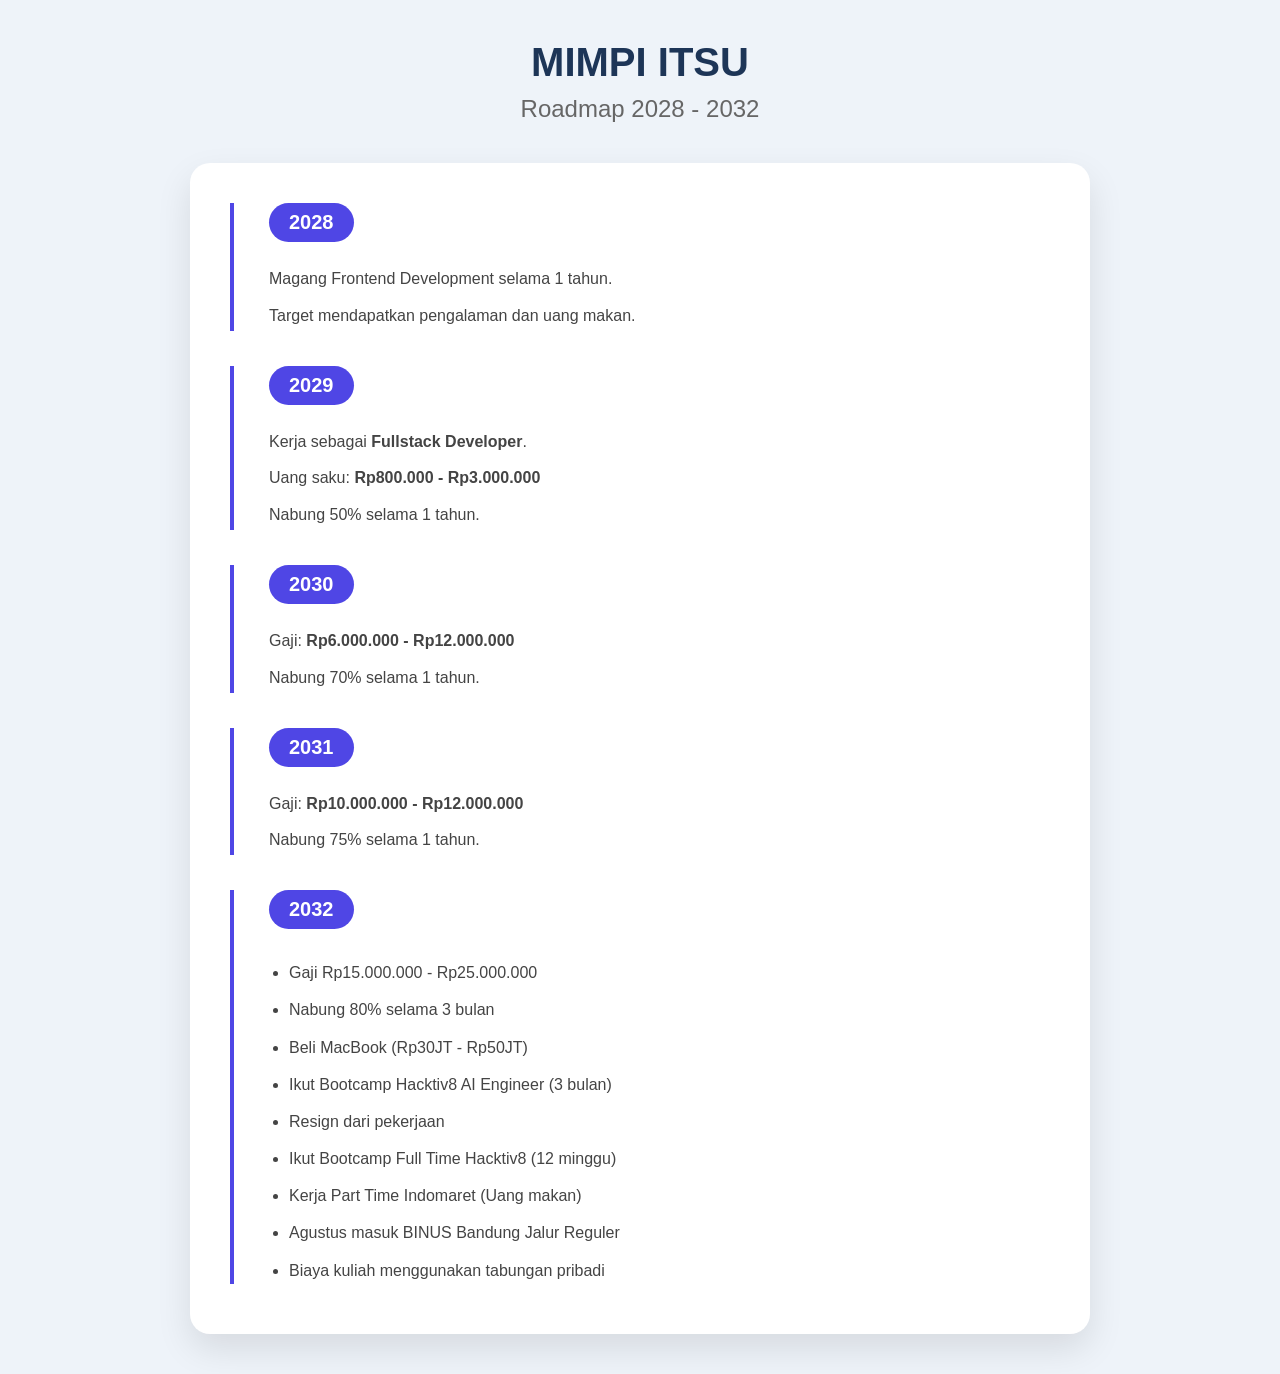
==== index.html @ a7a3bef4 "Rename proseskariritsu.html to index.html" ====
<!DOCTYPE html>
<html lang="id">
<head>
    <meta charset="UTF-8">
    <meta name="viewport" content="width=device-width, initial-scale=1.0">
    <title>MIMPI ITSU 2027 - 2032</title>
    <link rel="stylesheet" href="style.CSS">
</head>
<body>

<div class="container">

    <h1>MIMPI ITSU</h1>
    <h2>Roadmap 2028 - 2032</h2>

    <div class="card">

        <div class="year">
            <span>2028</span>
            <p>Magang Frontend Development selama 1 tahun.</p>
            <p>Target mendapatkan pengalaman dan uang makan.</p>
        </div>

        <div class="year">
            <span>2029</span>
            <p>Kerja sebagai <b>Fullstack Developer</b>.</p>
            <p>Uang saku: <b>Rp800.000 - Rp3.000.000</b></p>
            <p>Nabung 50% selama 1 tahun.</p>
        </div>

        <div class="year">
            <span>2030</span>
            <p>Gaji: <b>Rp6.000.000 - Rp12.000.000</b></p>
            <p>Nabung 70% selama 1 tahun.</p>
        </div>

        <div class="year">
            <span>2031</span>
            <p>Gaji: <b>Rp10.000.000 - Rp12.000.000</b></p>
            <p>Nabung 75% selama 1 tahun.</p>
        </div>

        <div class="year">
            <span>2032</span>

            <ul>
                <li>Gaji Rp15.000.000 - Rp25.000.000</li>
                <li>Nabung 80% selama 3 bulan</li>
                <li>Beli MacBook (Rp30JT - Rp50JT)</li>
                <li>Ikut Bootcamp Hacktiv8 AI Engineer (3 bulan)</li>
                <li>Resign dari pekerjaan</li>
                <li>Ikut Bootcamp Full Time Hacktiv8 (12 minggu)</li>
                <li>Kerja Part Time Indomaret (Uang makan)</li>
                <li>Agustus masuk BINUS Bandung Jalur Reguler</li>
                <li>Biaya kuliah menggunakan tabungan pribadi</li>
            </ul>

        </div>

    </div>

</div>

</body>
</html>
---- style.CSS ----
*{
    margin:0;
    padding:0;
    box-sizing:border-box;
    font-family:Arial, Helvetica, sans-serif;
}

body{
    background:#eef3f9;
    padding:40px;
}

.container{
    max-width:900px;
    margin:auto;
}

h1{
    text-align:center;
    font-size:40px;
    color:#1d3557;
    margin-bottom:10px;
}

h2{
    text-align:center;
    color:#666;
    margin-bottom:40px;
    font-weight:500;
}

.card{
    background:white;
    border-radius:20px;
    padding:40px;
    box-shadow:0 15px 35px rgba(0,0,0,.1);
}

.year{
    position:relative;
    padding-left:35px;
    margin-bottom:35px;
    border-left:4px solid #4f46e5;
}

.year:last-child{
    margin-bottom:0;
}

.year span{
    display:inline-block;
    background:#4f46e5;
    color:white;
    padding:8px 20px;
    border-radius:30px;
    font-size:20px;
    font-weight:bold;
    margin-bottom:15px;
}

.year p{
    color:#444;
    line-height:1.8;
    margin-top:8px;
}

.year ul{
    margin-top:15px;
    margin-left:20px;
}

.year li{
    margin:10px 0;
    color:#444;
    line-height:1.7;
}

@media(max-width:768px){

body{
    padding:20px;
}

.card{
    padding:25px;
}

h1{
    font-size:30px;
}

.year span{
    font-size:18px;
}

}
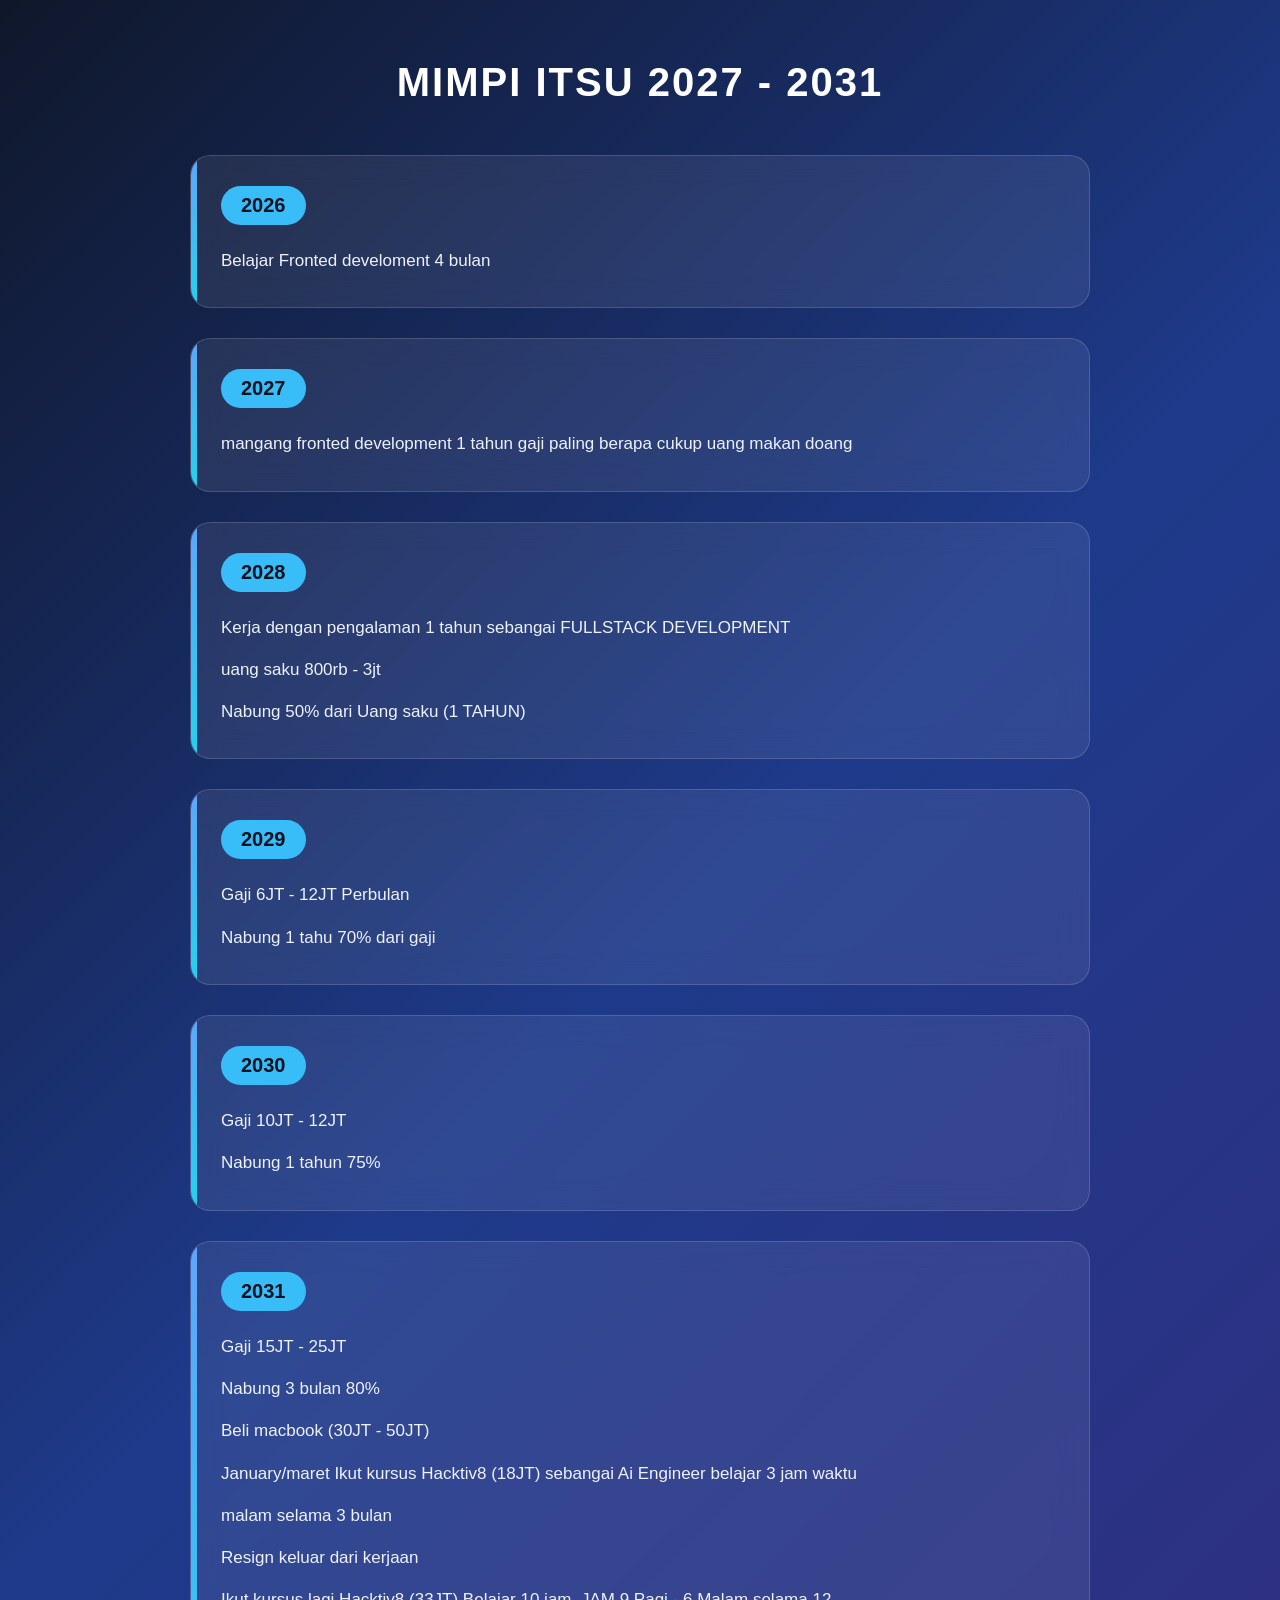
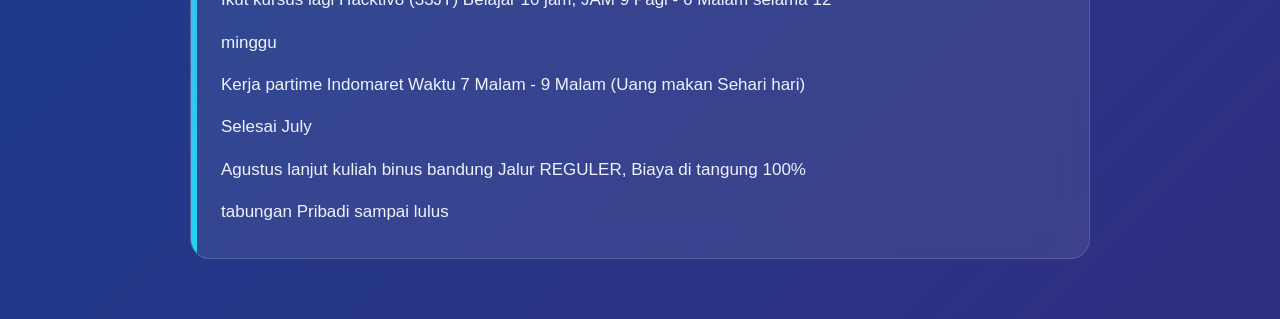
==== commit e3fe21bf: "Update index.html" ====
--- a/index.html
+++ b/index.html
@@ -3,61 +3,86 @@
 <head>
     <meta charset="UTF-8">
     <meta name="viewport" content="width=device-width, initial-scale=1.0">
-    <title>MIMPI ITSU 2027 - 2032</title>
+    <title>MIMPI ITSU 2027 - 2031</title>
     <link rel="stylesheet" href="style.CSS">
 </head>
 <body>
 
 <div class="container">
 
-    <h1>MIMPI ITSU</h1>
-    <h2>Roadmap 2028 - 2032</h2>
+    <header>
+        <h1>MIMPI ITSU 2027 - 2031</h1>
+    </header>
 
-    <div class="card">
+    <section class="timeline">
 
-        <div class="year">
-            <span>2028</span>
-            <p>Magang Frontend Development selama 1 tahun.</p>
-            <p>Target mendapatkan pengalaman dan uang makan.</p>
+        <div class="card">
+            <div class="year">2026</div>
+
+            <p>Belajar Fronted develoment 4 bulan</p>
         </div>
 
-        <div class="year">
-            <span>2029</span>
-            <p>Kerja sebagai <b>Fullstack Developer</b>.</p>
-            <p>Uang saku: <b>Rp800.000 - Rp3.000.000</b></p>
-            <p>Nabung 50% selama 1 tahun.</p>
+        <div class="card">
+            <div class="year">2027</div>
+
+            <p>mangang fronted development 1 tahun gaji paling berapa cukup uang makan doang</p>
         </div>
 
-        <div class="year">
-            <span>2030</span>
-            <p>Gaji: <b>Rp6.000.000 - Rp12.000.000</b></p>
-            <p>Nabung 70% selama 1 tahun.</p>
+        <div class="card">
+            <div class="year">2028</div>
+
+            <p>Kerja dengan pengalaman 1 tahun sebangai FULLSTACK DEVELOPMENT</p>
+
+            <p>uang saku 800rb - 3jt</p>
+
+            <p>Nabung 50% dari Uang saku (1 TAHUN)</p>
         </div>
 
-        <div class="year">
-            <span>2031</span>
-            <p>Gaji: <b>Rp10.000.000 - Rp12.000.000</b></p>
-            <p>Nabung 75% selama 1 tahun.</p>
+        <div class="card">
+            <div class="year">2029</div>
+
+            <p>Gaji 6JT - 12JT Perbulan</p>
+
+            <p>Nabung 1 tahu 70% dari gaji</p>
         </div>
 
-        <div class="year">
-            <span>2032</span>
+        <div class="card">
+            <div class="year">2030</div>
 
-            <ul>
-                <li>Gaji Rp15.000.000 - Rp25.000.000</li>
-                <li>Nabung 80% selama 3 bulan</li>
-                <li>Beli MacBook (Rp30JT - Rp50JT)</li>
-                <li>Ikut Bootcamp Hacktiv8 AI Engineer (3 bulan)</li>
-                <li>Resign dari pekerjaan</li>
-                <li>Ikut Bootcamp Full Time Hacktiv8 (12 minggu)</li>
-                <li>Kerja Part Time Indomaret (Uang makan)</li>
-                <li>Agustus masuk BINUS Bandung Jalur Reguler</li>
-                <li>Biaya kuliah menggunakan tabungan pribadi</li>
-            </ul>
+            <p>Gaji 10JT - 12JT</p>
 
+            <p>Nabung 1 tahun 75%</p>
         </div>
 
-    </div>
+        <div class="card">
+            <div class="year">2031</div>
+
+            <p>Gaji 15JT - 25JT</p>
+
+            <p>Nabung 3 bulan 80%</p>
+
+            <p>Beli macbook (30JT - 50JT)</p>
+
+            <p>January/maret Ikut kursus Hacktiv8 (18JT) sebangai Ai Engineer belajar 3 jam waktu</p>
+
+            <p>malam selama 3 bulan</p>
+
+            <p>Resign keluar dari kerjaan</p>
+
+            <p>Ikut kursus lagi Hacktiv8 (33JT) Belajar 10 jam, JAM 9 Pagi - 6 Malam selama 12</p>
+
+            <p>minggu</p>
+
+            <p>Kerja partime Indomaret Waktu 7 Malam - 9 Malam (Uang makan Sehari hari)</p>
+
+            <p>Selesai July</p>
+
+            <p>Agustus lanjut kuliah binus bandung Jalur REGULER, Biaya di tangung 100%</p>
+
+            <p>tabungan Pribadi sampai lulus</p>
+        </div>
+
+    </section>
 
 </div>
 
--- a/style.CSS
+++ b/style.CSS
@@ -2,95 +2,99 @@
     margin:0;
     padding:0;
     box-sizing:border-box;
-    font-family:Arial, Helvetica, sans-serif;
+    font-family:"Segoe UI",sans-serif;
 }
 
 body{
-    background:#eef3f9;
-    padding:40px;
+    min-height:100vh;
+    background:linear-gradient(135deg,#0f172a,#1e3a8a,#312e81);
+    display:flex;
+    justify-content:center;
+    padding:60px 20px;
+    color:#fff;
 }
 
 .container{
+    width:100%;
     max-width:900px;
-    margin:auto;
 }
 
-h1{
+header{
     text-align:center;
-    font-size:40px;
-    color:#1d3557;
-    margin-bottom:10px;
+    margin-bottom:50px;
 }
 
-h2{
-    text-align:center;
-    color:#666;
-    margin-bottom:40px;
-    font-weight:500;
+header h1{
+    font-size:40px;
+    font-weight:700;
+    letter-spacing:2px;
+}
+
+.timeline{
+    display:flex;
+    flex-direction:column;
+    gap:30px;
 }
 
 .card{
-    background:white;
+    background:rgba(255,255,255,.08);
+    backdrop-filter:blur(15px);
+    border:1px solid rgba(255,255,255,.15);
     border-radius:20px;
-    padding:40px;
-    box-shadow:0 15px 35px rgba(0,0,0,.1);
+    padding:30px;
+    transition:.35s;
+    position:relative;
+    overflow:hidden;
+}
+
+.card::before{
+    content:"";
+    position:absolute;
+    left:0;
+    top:0;
+    width:6px;
+    height:100%;
+    background:linear-gradient(#60a5fa,#22d3ee);
+}
+
+.card:hover{
+    transform:translateY(-8px);
+    box-shadow:0 20px 40px rgba(0,0,0,.35);
 }
 
 .year{
-    position:relative;
-    padding-left:35px;
-    margin-bottom:35px;
-    border-left:4px solid #4f46e5;
+    display:inline-block;
+    background:#38bdf8;
+    color:#08111f;
+    font-weight:bold;
+    padding:8px 20px;
+    border-radius:50px;
+    margin-bottom:20px;
+    font-size:20px;
 }
 
-.year:last-child{
-    margin-bottom:0;
+.card p{
+    line-height:1.9;
+    font-size:17px;
+    color:#eef2ff;
 }
 
-.year span{
-    display:inline-block;
-    background:#4f46e5;
-    color:white;
-    padding:8px 20px;
-    border-radius:30px;
-    font-size:20px;
-    font-weight:bold;
-    margin-bottom:15px;
-}
-
-.year p{
-    color:#444;
-    line-height:1.8;
-    margin-top:8px;
-}
-
-.year ul{
-    margin-top:15px;
-    margin-left:20px;
-}
-
-.year li{
-    margin:10px 0;
-    color:#444;
-    line-height:1.7;
+.card p+p{
+    margin-top:10px;
 }
 
 @media(max-width:768px){
 
-body{
-    padding:20px;
+header h1{
+    font-size:28px;
 }
 
 .card{
-    padding:25px;
+    padding:22px;
 }
 
-h1{
-    font-size:30px;
-}
-
-.year span{
-    font-size:18px;
+.card p{
+    font-size:15px;
 }
 
 }
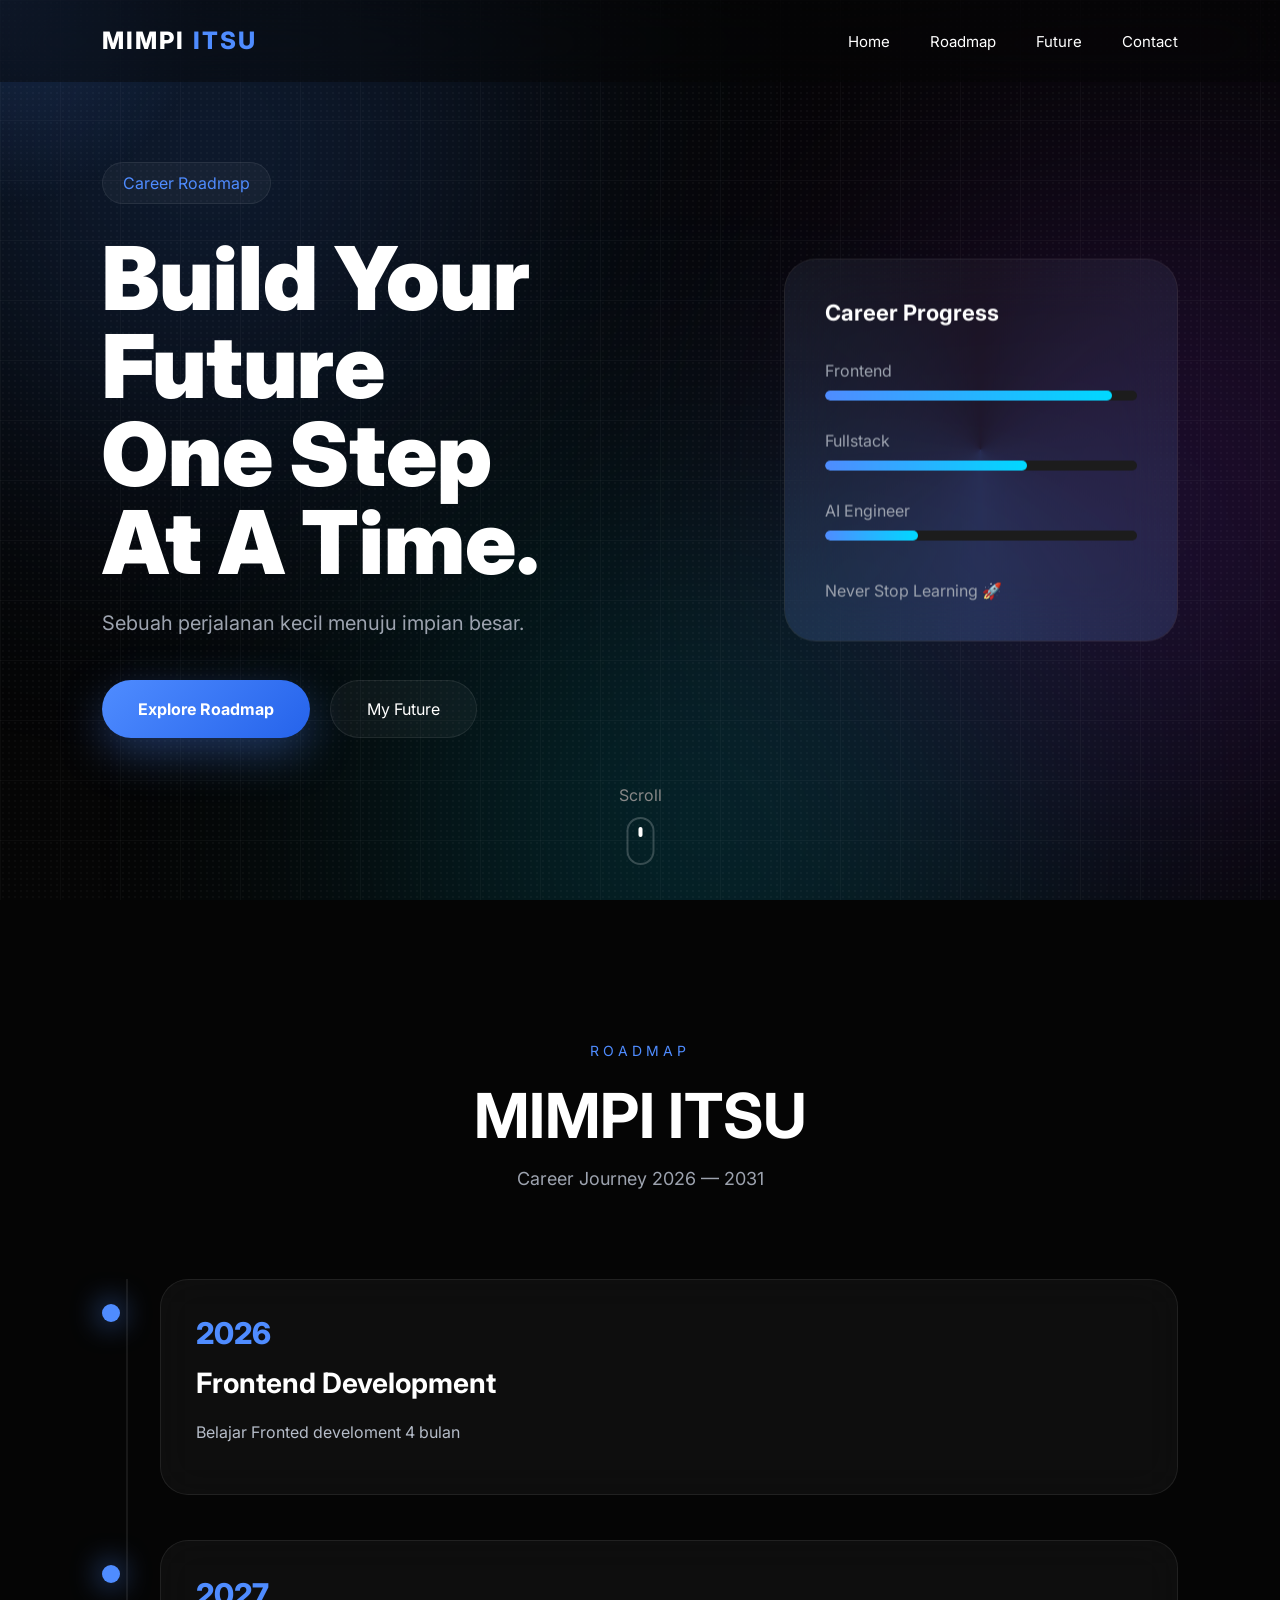
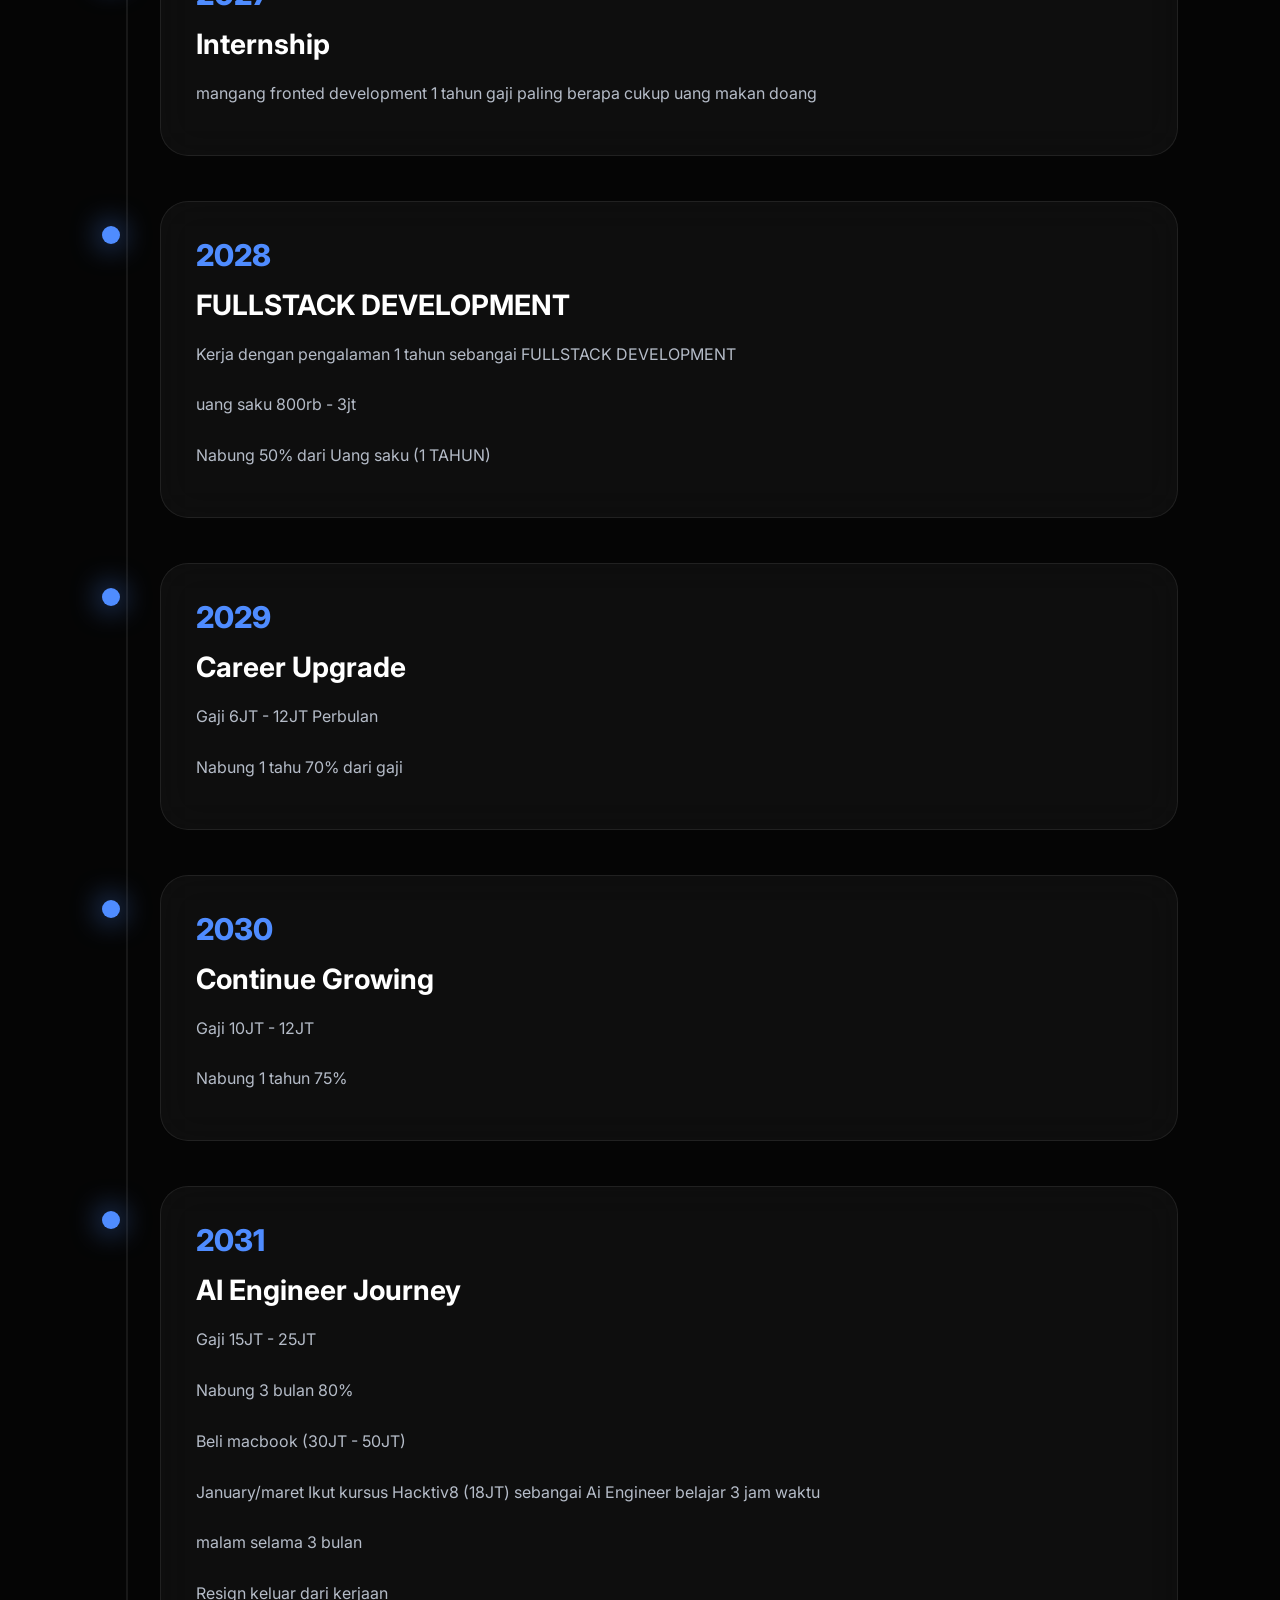
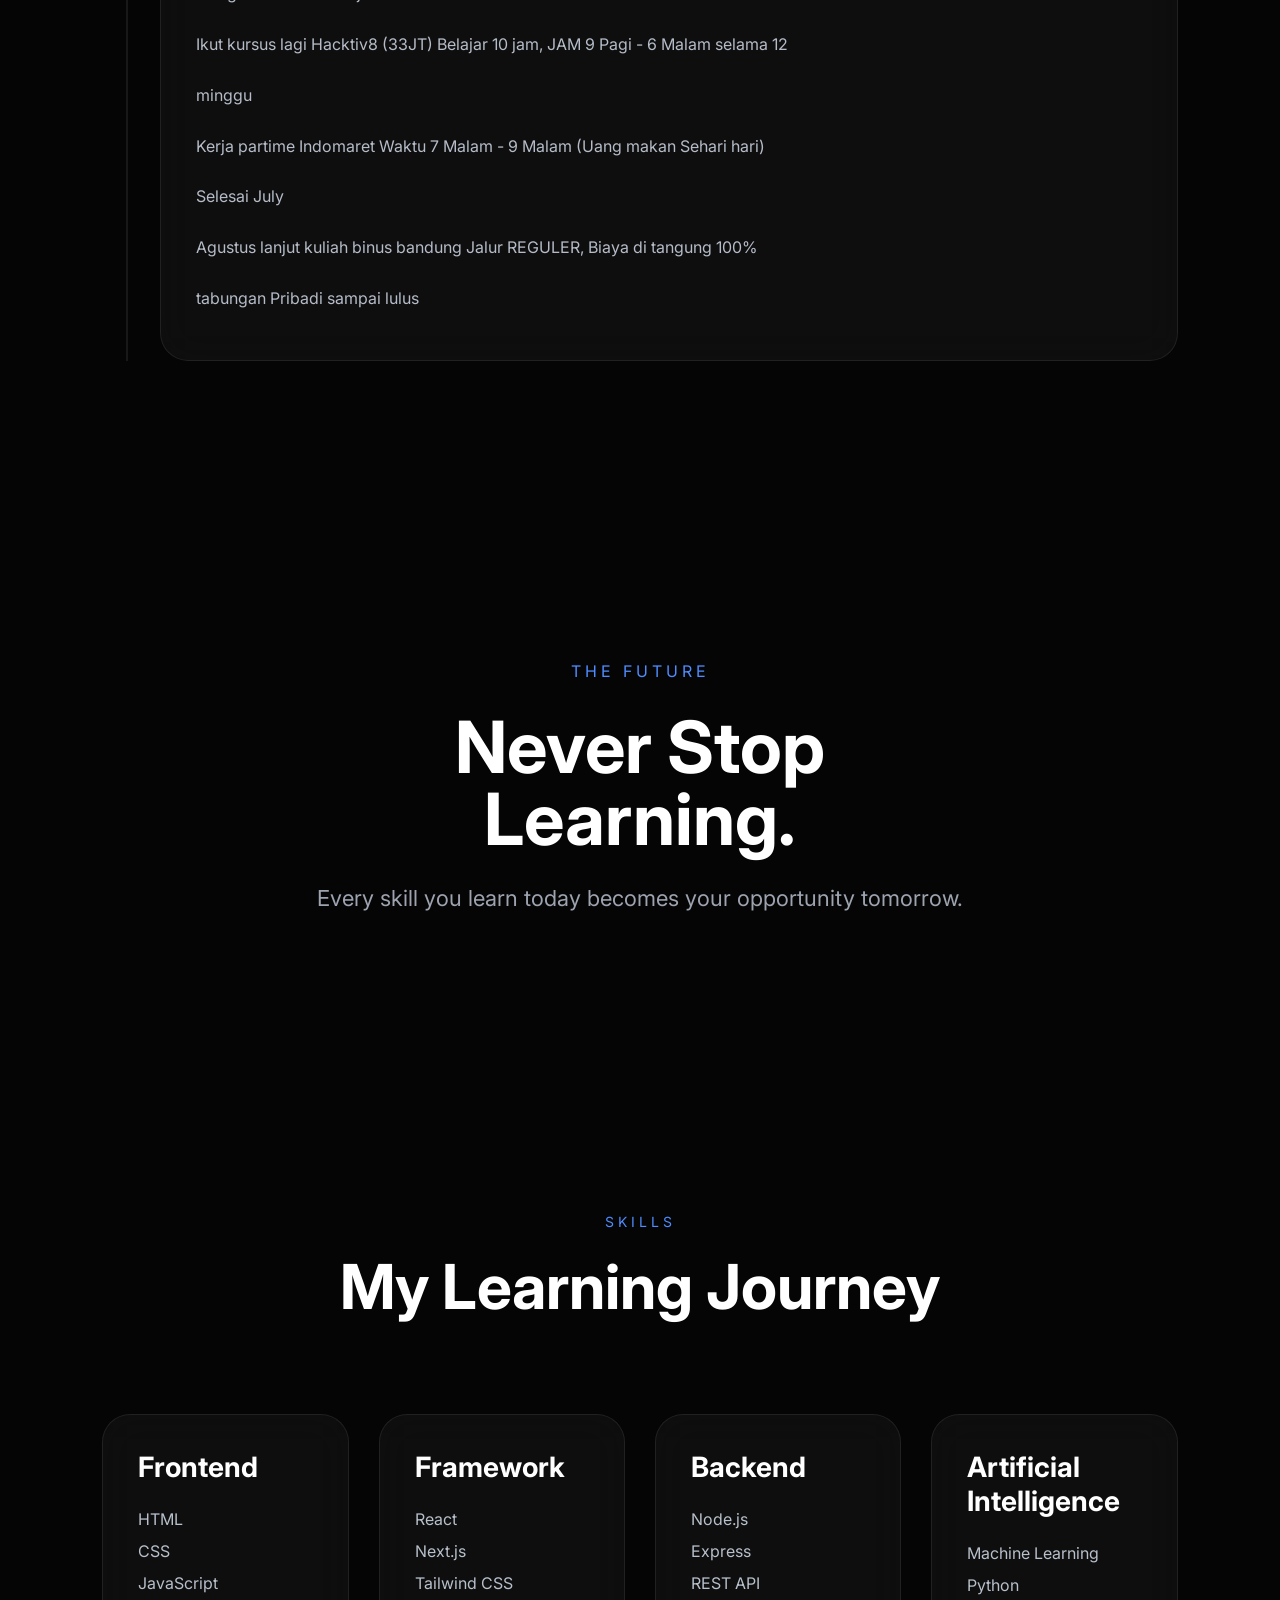
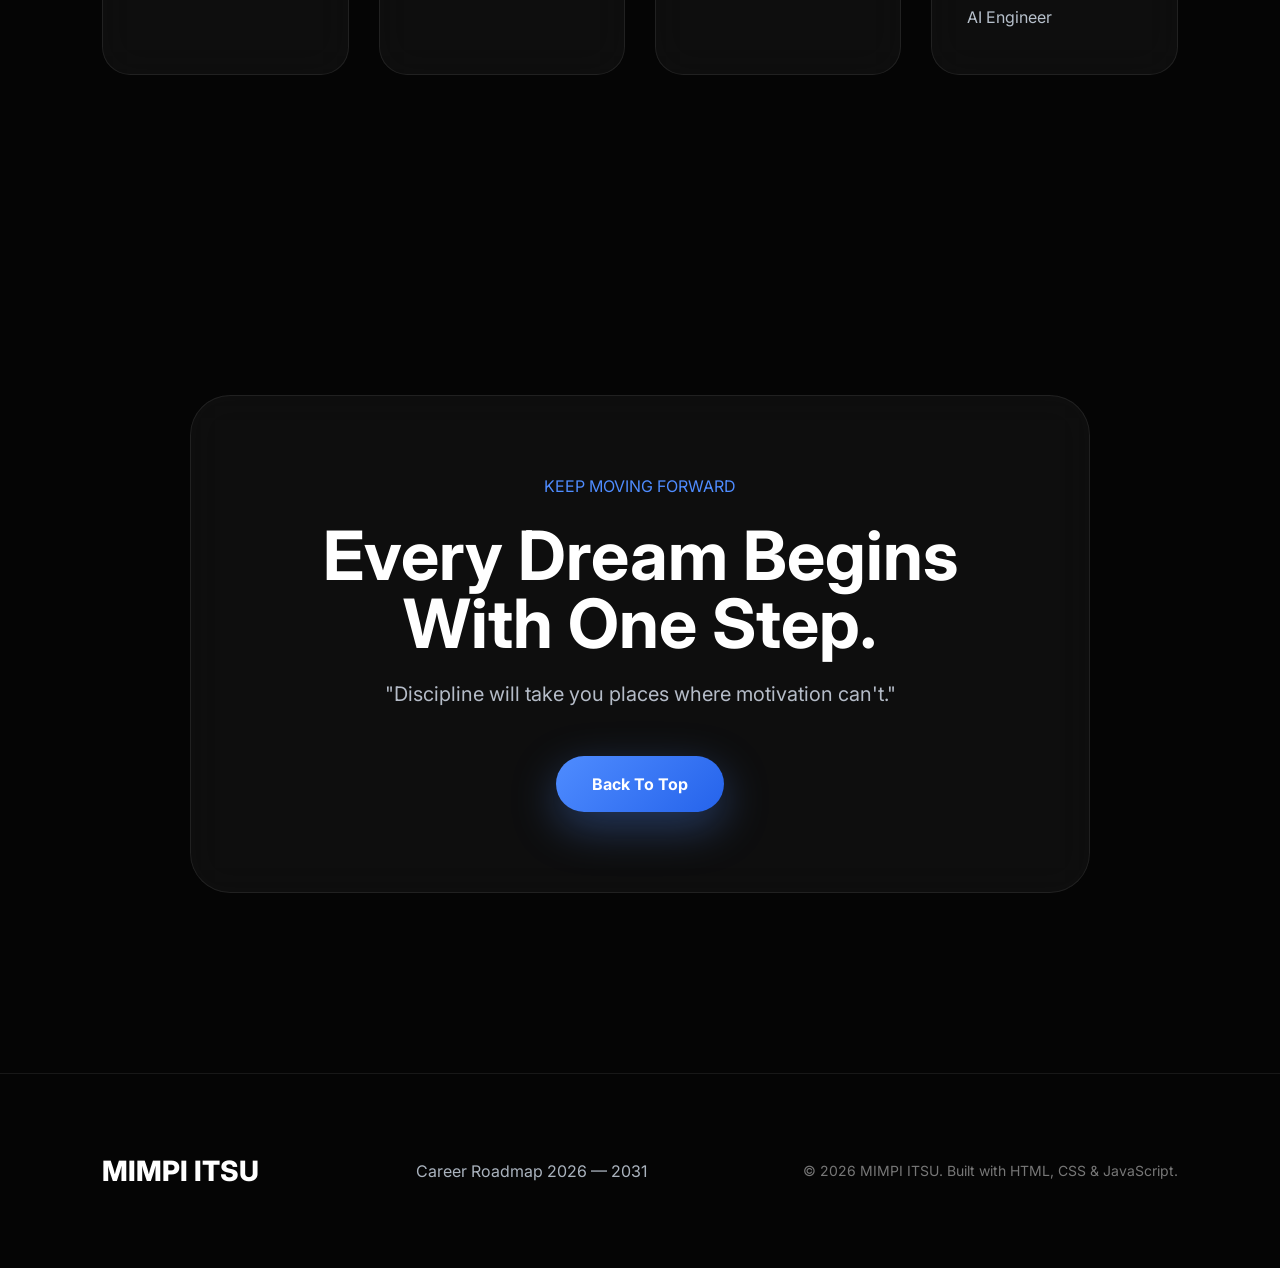
==== commit 8455608e: "Update and rename massadepankariritsu.html to index.html" ====
--- a/index.html
+++ b/index.html
@@ -1,90 +1,933 @@
 <!DOCTYPE html>
 <html lang="id">
+
 <head>
+
     <meta charset="UTF-8">
-    <meta name="viewport" content="width=device-width, initial-scale=1.0">
-    <title>MIMPI ITSU 2027 - 2031</title>
-    <link rel="stylesheet" href="style.CSS">
+
+    <meta name="viewport"
+        content="width=device-width, initial-scale=1.0">
+
+    <meta name="description"
+        content="MIMPI ITSU Career Roadmap">
+
+    <meta name="keywords"
+        content="Portfolio, Roadmap, Frontend, Fullstack, AI Engineer">
+
+    <meta name="author"
+        content="MIMPI ITSU">
+
+    <title>
+        MIMPI ITSU • Career Roadmap
+    </title>
+
+    <!-- Google Font -->
+
+    <link rel="preconnect"
+        href="https://fonts.googleapis.com">
+
+    <link rel="preconnect"
+        href="https://fonts.gstatic.com"
+        crossorigin>
+
+    <link href="https://fonts.googleapis.com/css2?family=Inter:wght@300;400;500;600;700;800;900&display=swap"
+        rel="stylesheet">
+
+    <!-- CSS -->
+
+    <link rel="stylesheet"
+        href="style.css">
+        
+
 </head>
 <body>
 
-<div class="container">
-
-    <header>
-        <h1>MIMPI ITSU 2027 - 2031</h1>
-    </header>
-
-    <section class="timeline">
-
-        <div class="card">
-            <div class="year">2026</div>
-
-            <p>Belajar Fronted develoment 4 bulan</p>
+
+
+<!-- ======================================= -->
+<!-- CURSOR GLOW -->
+<!-- ======================================= -->
+
+<div class="cursor-glow"></div>
+
+
+
+<!-- ======================================= -->
+<!-- BACKGROUND -->
+<!-- ======================================= -->
+
+<div class="background">
+
+    <div class="gradient gradient-one"></div>
+
+    <div class="gradient gradient-two"></div>
+
+    <div class="gradient gradient-three"></div>
+
+    <div class="noise"></div>
+
+    <div class="grid"></div>
+
+</div>
+
+
+
+<!-- ======================================= -->
+<!-- NAVBAR -->
+<!-- ======================================= -->
+
+<header class="navbar">
+
+    <div class="logo">
+
+        <span>MIMPI</span>
+
+        <span>ITSU</span>
+
+    </div>
+
+
+    <nav>
+
+        <ul class="nav-menu">
+
+            <li>
+
+                <a href="#home">
+
+                    Home
+
+                </a>
+
+            </li>
+
+            <li>
+
+                <a href="#roadmap">
+
+                    Roadmap
+
+                </a>
+
+            </li>
+
+            <li>
+
+                <a href="#future">
+
+                    Future
+
+                </a>
+
+            </li>
+
+            <li>
+
+                <a href="#contact">
+
+                    Contact
+
+                </a>
+
+            </li>
+
+        </ul>
+
+    </nav>
+
+
+    <button class="menu-button">
+
+        ☰
+
+    </button>
+
+</header>
+
+
+
+<!-- ======================================= -->
+<!-- HERO -->
+<!-- ======================================= -->
+
+<section
+    class="hero"
+    id="home">
+
+    <div class="hero-container">
+
+
+        <div class="hero-left">
+
+
+            <span class="hero-tag">
+
+                Career Roadmap
+
+            </span>
+
+
+
+            <h1>
+
+                Build Your
+                <br>
+
+                Future
+
+                <br>
+
+                One Step
+                <br>
+
+                At A Time.
+
+            </h1>
+
+
+
+            <p>
+
+                Sebuah perjalanan kecil
+                menuju impian besar.
+
+            </p>
+
+
+
+            <div class="hero-button-group">
+
+                <a
+                    href="#roadmap"
+                    class="button-primary">
+
+                    Explore Roadmap
+
+                </a>
+
+
+                <a
+                    href="#future"
+                    class="button-secondary">
+
+                    My Future
+
+                </a>
+
+            </div>
+
+
         </div>
 
-        <div class="card">
-            <div class="year">2027</div>
-
-            <p>mangang fronted development 1 tahun gaji paling berapa cukup uang makan doang</p>
+
+
+        <div class="hero-right">
+
+
+            <div class="hero-card">
+
+
+                <div class="card-header">
+
+                    <span>
+
+                        Career Progress
+
+                    </span>
+
+                </div>
+
+
+
+                <div class="progress-item">
+
+                    <span>
+
+                        Frontend
+
+                    </span>
+
+                    <div class="progress-bar">
+
+                        <div
+                            class="progress frontend">
+
+                        </div>
+
+                    </div>
+
+                </div>
+
+
+
+                <div class="progress-item">
+
+                    <span>
+
+                        Fullstack
+
+                    </span>
+
+                    <div class="progress-bar">
+
+                        <div
+                            class="progress fullstack">
+
+                        </div>
+
+                    </div>
+
+                </div>
+
+
+
+                <div class="progress-item">
+
+                    <span>
+
+                        AI Engineer
+
+                    </span>
+
+                    <div class="progress-bar">
+
+                        <div
+                            class="progress ai">
+
+                        </div>
+
+                    </div>
+
+                </div>
+
+
+
+                <div class="card-footer">
+
+                    Never Stop Learning 🚀
+
+                </div>
+
+
+            </div>
+
+
         </div>
 
-        <div class="card">
-            <div class="year">2028</div>
-
-            <p>Kerja dengan pengalaman 1 tahun sebangai FULLSTACK DEVELOPMENT</p>
-
-            <p>uang saku 800rb - 3jt</p>
-
-            <p>Nabung 50% dari Uang saku (1 TAHUN)</p>
+
+    </div>
+
+
+
+    <div class="scroll-down">
+
+        <span>
+
+            Scroll
+
+        </span>
+
+        <div class="mouse">
+
+            <div class="wheel"></div>
+
         </div>
 
-        <div class="card">
-            <div class="year">2029</div>
-
-            <p>Gaji 6JT - 12JT Perbulan</p>
-
-            <p>Nabung 1 tahu 70% dari gaji</p>
+    </div>
+
+
+</section>
+
+
+
+<!-- ======================================= -->
+<!-- ROADMAP -->
+<!-- ======================================= -->
+
+<section
+    class="roadmap"
+    id="roadmap">
+
+
+    <div class="section-title">
+
+        <span>
+
+            ROADMAP
+
+        </span>
+
+        <h2>
+
+            MIMPI ITSU
+
+        </h2>
+
+        <p>
+
+            Career Journey 2026 — 2031
+
+        </p>
+
+    </div>
+
+
+
+    <!-- ROADMAP START -->
+         <!-- ======================================= -->
+    <!-- TIMELINE -->
+    <!-- ======================================= -->
+
+    <div class="timeline">
+
+
+        <!-- 2026 -->
+
+        <article class="timeline-card">
+
+            <div class="timeline-dot"></div>
+
+            <div class="timeline-content">
+
+                <span class="year">
+
+                    2026
+
+                </span>
+
+                <h3>
+
+                    Frontend Development
+
+                </h3>
+
+                <p>
+
+                    Belajar Fronted develoment 4 bulan
+
+                </p>
+
+            </div>
+
+        </article>
+
+
+
+        <!-- 2027 -->
+
+        <article class="timeline-card">
+
+            <div class="timeline-dot"></div>
+
+            <div class="timeline-content">
+
+                <span class="year">
+
+                    2027
+
+                </span>
+
+                <h3>
+
+                    Internship
+
+                </h3>
+
+                <p>
+
+                    mangang fronted development 1 tahun gaji paling berapa cukup uang makan doang
+
+                </p>
+
+            </div>
+
+        </article>
+
+
+
+        <!-- 2028 -->
+
+        <article class="timeline-card">
+
+            <div class="timeline-dot"></div>
+
+            <div class="timeline-content">
+
+                <span class="year">
+
+                    2028
+
+                </span>
+
+                <h3>
+
+                    FULLSTACK DEVELOPMENT
+
+                </h3>
+
+                <div class="timeline-list">
+
+                    <p>
+
+                        Kerja dengan pengalaman 1 tahun sebangai FULLSTACK DEVELOPMENT
+
+                    </p>
+
+                    <p>
+
+                        uang saku 800rb - 3jt
+
+                    </p>
+
+                    <p>
+
+                        Nabung 50% dari Uang saku (1 TAHUN)
+
+                    </p>
+
+                </div>
+
+            </div>
+
+        </article>
+
+
+
+        <!-- 2029 -->
+
+        <article class="timeline-card">
+
+            <div class="timeline-dot"></div>
+
+            <div class="timeline-content">
+
+                <span class="year">
+
+                    2029
+
+                </span>
+
+                <h3>
+
+                    Career Upgrade
+
+                </h3>
+
+                <div class="timeline-list">
+
+                    <p>
+
+                        Gaji 6JT - 12JT Perbulan
+
+                    </p>
+
+                    <p>
+
+                        Nabung 1 tahu 70% dari gaji
+
+                    </p>
+
+                </div>
+
+            </div>
+
+        </article>
+
+
+
+        <!-- 2030 -->
+
+        <article class="timeline-card">
+
+            <div class="timeline-dot"></div>
+
+            <div class="timeline-content">
+
+                <span class="year">
+
+                    2030
+
+                </span>
+
+                <h3>
+
+                    Continue Growing
+
+                </h3>
+
+                <div class="timeline-list">
+
+                    <p>
+
+                        Gaji 10JT - 12JT
+
+                    </p>
+
+                    <p>
+
+                        Nabung 1 tahun 75%
+
+                    </p>
+
+                </div>
+
+            </div>
+
+        </article>
+
+
+
+        <!-- 2031 -->
+
+        <article class="timeline-card">
+
+            <div class="timeline-dot"></div>
+
+            <div class="timeline-content">
+
+                <span class="year">
+
+                    2031
+
+                </span>
+
+                <h3>
+
+                    AI Engineer Journey
+
+                </h3>
+
+                <div class="timeline-list">
+
+                    <p>Gaji 15JT - 25JT</p>
+
+                    <p>Nabung 3 bulan 80%</p>
+
+                    <p>Beli macbook (30JT - 50JT)</p>
+
+                    <p>January/maret Ikut kursus Hacktiv8 (18JT) sebangai Ai Engineer belajar 3 jam waktu</p>
+
+                    <p>malam selama 3 bulan</p>
+
+                    <p>Resign keluar dari kerjaan</p>
+
+                    <p>Ikut kursus lagi Hacktiv8 (33JT) Belajar 10 jam, JAM 9 Pagi - 6 Malam selama 12</p>
+
+                    <p>minggu</p>
+
+                    <p>Kerja partime Indomaret Waktu 7 Malam - 9 Malam (Uang makan Sehari hari)</p>
+
+                    <p>Selesai July</p>
+
+                    <p>Agustus lanjut kuliah binus bandung Jalur REGULER, Biaya di tangung 100%</p>
+
+                    <p>tabungan Pribadi sampai lulus</p>
+
+                </div>
+
+            </div>
+
+        </article>
+
+    </div>
+
+</section>
+
+
+<!-- ======================================= -->
+<!-- FUTURE -->
+<!-- ======================================= -->
+
+<section
+    class="future"
+    id="future">
+
+    <div class="future-container">
+
+        <span>
+
+            THE FUTURE
+
+        </span>
+
+        <h2>
+
+            Never Stop
+            <br>
+
+            Learning.
+
+        </h2>
+
+        <p>
+
+            Every skill you learn today becomes your opportunity tomorrow.
+
+        </p>
+
+    </div>
+
+</section>
+<!-- ======================================= -->
+<!-- SKILLS -->
+<!-- ======================================= -->
+
+<section
+    class="skills"
+    id="skills">
+
+    <div class="section-title">
+
+        <span>
+
+            SKILLS
+
+        </span>
+
+        <h2>
+
+            My Learning
+            Journey
+
+        </h2>
+
+    </div>
+
+
+    <div class="skills-grid">
+
+
+        <div class="skill-card">
+
+            <h3>
+
+                Frontend
+
+            </h3>
+
+            <p>
+
+                HTML
+
+            </p>
+
+            <p>
+
+                CSS
+
+            </p>
+
+            <p>
+
+                JavaScript
+
+            </p>
+
         </div>
 
-        <div class="card">
-            <div class="year">2030</div>
-
-            <p>Gaji 10JT - 12JT</p>
-
-            <p>Nabung 1 tahun 75%</p>
+
+
+        <div class="skill-card">
+
+            <h3>
+
+                Framework
+
+            </h3>
+
+            <p>
+
+                React
+
+            </p>
+
+            <p>
+
+                Next.js
+
+            </p>
+
+            <p>
+
+                Tailwind CSS
+
+            </p>
+
         </div>
 
-        <div class="card">
-            <div class="year">2031</div>
-
-            <p>Gaji 15JT - 25JT</p>
-
-            <p>Nabung 3 bulan 80%</p>
-
-            <p>Beli macbook (30JT - 50JT)</p>
-
-            <p>January/maret Ikut kursus Hacktiv8 (18JT) sebangai Ai Engineer belajar 3 jam waktu</p>
-
-            <p>malam selama 3 bulan</p>
-
-            <p>Resign keluar dari kerjaan</p>
-
-            <p>Ikut kursus lagi Hacktiv8 (33JT) Belajar 10 jam, JAM 9 Pagi - 6 Malam selama 12</p>
-
-            <p>minggu</p>
-
-            <p>Kerja partime Indomaret Waktu 7 Malam - 9 Malam (Uang makan Sehari hari)</p>
-
-            <p>Selesai July</p>
-
-            <p>Agustus lanjut kuliah binus bandung Jalur REGULER, Biaya di tangung 100%</p>
-
-            <p>tabungan Pribadi sampai lulus</p>
+
+
+        <div class="skill-card">
+
+            <h3>
+
+                Backend
+
+            </h3>
+
+            <p>
+
+                Node.js
+
+            </p>
+
+            <p>
+
+                Express
+
+            </p>
+
+            <p>
+
+                REST API
+
+            </p>
+
         </div>
 
-    </section>
+
+
+        <div class="skill-card">
+
+            <h3>
+
+                Artificial Intelligence
+
+            </h3>
+
+            <p>
+
+                Machine Learning
+
+            </p>
+
+            <p>
+
+                Python
+
+            </p>
+
+            <p>
+
+                AI Engineer
+
+            </p>
+
+        </div>
+
+
+    </div>
+
+</section>
+
+
+
+
+<!-- ======================================= -->
+<!-- CONTACT -->
+<!-- ======================================= -->
+
+<section
+    class="contact"
+    id="contact">
+
+    <div class="contact-container">
+
+        <span>
+
+            KEEP MOVING FORWARD
+
+        </span>
+
+        <h2>
+
+            Every Dream
+            Begins
+            With One Step.
+
+        </h2>
+
+        <p>
+
+            "Discipline will take you places where motivation can't."
+
+        </p>
+
+        <a
+            href="#home"
+            class="button-primary">
+
+            Back To Top
+
+        </a>
+
+    </div>
+
+</section>
+
+
+
+
+<!-- ======================================= -->
+<!-- FOOTER -->
+<!-- ======================================= -->
+
+<footer>
+
+    <div class="footer-container">
+
+        <div class="footer-logo">
+
+            MIMPI ITSU
+
+        </div>
+
+        <div class="footer-text">
+
+            Career Roadmap 2026 — 2031
+
+        </div>
+
+        <div class="footer-copy">
+
+            © 2026 MIMPI ITSU.
+            Built with HTML, CSS & JavaScript.
+
+        </div>
+
+    </div>
+
+</footer>
+
+
+
+
+<!-- ======================================= -->
+<!-- LOADING SCREEN -->
+<!-- ======================================= -->
+
+<div class="loading-screen">
+
+    <div class="loader">
+
+        <span></span>
+
+        <span></span>
+
+        <span></span>
+
+    </div>
 
 </div>
+
+
+
+
+<!-- ======================================= -->
+<!-- JAVASCRIPT -->
+<!-- ======================================= -->
+
+<script src="script.js"></script>
 
 </body>
 </html>
--- a/style.css
+++ b/style.css
@@ -0,0 +1,2543 @@
+/* ===========================================
+   RESET
+=========================================== */
+
+*{
+    margin:0;
+    padding:0;
+    box-sizing:border-box;
+}
+
+html{
+
+    scroll-behavior:smooth;
+
+}
+
+body{
+
+    font-family:'Inter',sans-serif;
+
+    background:#050505;
+
+    color:#ffffff;
+
+    overflow-x:hidden;
+
+}
+
+
+
+/* ===========================================
+   ROOT
+=========================================== */
+
+:root{
+
+    --background:#050505;
+
+    --surface:#0b0b0b;
+
+    --card:#111111;
+
+    --border:rgba(255,255,255,.08);
+
+    --text:#ffffff;
+
+    --text-secondary:#9da3af;
+
+    --primary:#4f8cff;
+
+    --primary-light:#78a8ff;
+
+    --radius:26px;
+
+    --transition:.45s;
+
+}
+
+
+
+/* ===========================================
+   SCROLLBAR
+=========================================== */
+
+::-webkit-scrollbar{
+
+    width:10px;
+
+}
+
+::-webkit-scrollbar-track{
+
+    background:#050505;
+
+}
+
+::-webkit-scrollbar-thumb{
+
+    background:linear-gradient(
+
+        #4f8cff,
+
+        #00d9ff
+
+    );
+
+    border-radius:999px;
+
+}
+
+
+
+/* ===========================================
+   BACKGROUND
+=========================================== */
+
+.background{
+
+    position:fixed;
+
+    inset:0;
+
+    z-index:-10;
+
+    overflow:hidden;
+
+}
+
+
+
+.gradient{
+
+    position:absolute;
+
+    width:650px;
+
+    height:650px;
+
+    border-radius:50%;
+
+    filter:blur(140px);
+
+    opacity:.18;
+
+}
+
+
+
+.gradient-one{
+
+    background:#3b82f6;
+
+    top:-180px;
+
+    left:-120px;
+
+}
+
+
+
+.gradient-two{
+
+    background:#9333ea;
+
+    right:-200px;
+
+    top:20%;
+
+}
+
+
+
+.gradient-three{
+
+    background:#06b6d4;
+
+    bottom:-250px;
+
+    left:30%;
+
+}
+
+
+
+.noise{
+
+    position:absolute;
+
+    inset:0;
+
+    opacity:.03;
+
+    background-image:
+
+    radial-gradient(
+
+        white 1px,
+
+        transparent 0
+
+    );
+
+    background-size:6px 6px;
+
+}
+
+
+
+.grid{
+
+    position:absolute;
+
+    inset:0;
+
+    background-image:
+
+    linear-gradient(
+
+        rgba(255,255,255,.03) 1px,
+
+        transparent 1px
+
+    ),
+
+    linear-gradient(
+
+        90deg,
+
+        rgba(255,255,255,.03) 1px,
+
+        transparent 1px
+
+    );
+
+    background-size:60px 60px;
+
+}
+
+
+
+/* ===========================================
+   CURSOR
+=========================================== */
+
+.cursor-glow{
+
+    position:fixed;
+
+    width:420px;
+
+    height:420px;
+
+    border-radius:50%;
+
+    pointer-events:none;
+
+    background:
+
+    radial-gradient(
+
+        circle,
+
+        rgba(79,140,255,.18),
+
+        transparent 70%
+
+    );
+
+    transform:translate(-50%,-50%);
+
+    z-index:-1;
+
+}
+
+
+
+/* ===========================================
+   NAVBAR
+=========================================== */
+
+.navbar{
+
+    position:fixed;
+
+    top:0;
+
+    left:0;
+
+    width:100%;
+
+    height:82px;
+
+    display:flex;
+
+    justify-content:space-between;
+
+    align-items:center;
+
+    padding:0 8%;
+
+    backdrop-filter:blur(20px);
+
+    background:rgba(5,5,5,.45);
+
+    border-bottom:1px solid var(--border);
+
+    z-index:999;
+
+}
+
+
+
+.logo{
+
+    display:flex;
+
+    gap:8px;
+
+    font-size:24px;
+
+    font-weight:800;
+
+    letter-spacing:2px;
+
+}
+
+
+
+.logo span:last-child{
+
+    color:var(--primary);
+
+}
+
+
+
+.nav-menu{
+
+    display:flex;
+
+    gap:40px;
+
+    list-style:none;
+
+}
+
+
+
+.nav-menu a{
+
+    color:white;
+
+    text-decoration:none;
+
+    font-size:15px;
+
+    transition:var(--transition);
+
+}
+
+
+
+.nav-menu a:hover{
+
+    color:var(--primary);
+
+}
+
+
+
+.menu-button{
+
+    display:none;
+
+}
+
+
+
+/* ===========================================
+   HERO
+=========================================== */
+
+.hero{
+
+    min-height:100vh;
+
+    display:flex;
+
+    justify-content:center;
+
+    align-items:center;
+
+    padding:140px 8%;
+
+}
+
+
+
+.hero-container{
+
+    width:100%;
+
+    max-width:1450px;
+
+    display:grid;
+
+    grid-template-columns:1.2fr .8fr;
+
+    gap:90px;
+
+    align-items:center;
+
+}
+
+
+
+.hero-tag{
+
+    display:inline-block;
+
+    padding:10px 20px;
+
+    border:1px solid var(--border);
+
+    border-radius:999px;
+
+    background:rgba(255,255,255,.04);
+
+    color:var(--primary);
+
+    margin-bottom:30px;
+
+}
+
+
+
+.hero h1{
+
+    font-size:88px;
+
+    line-height:1;
+
+    font-weight:900;
+
+    margin-bottom:25px;
+
+}
+
+
+
+.hero p{
+
+    color:var(--text-secondary);
+
+    font-size:20px;
+
+    max-width:600px;
+
+    margin-bottom:45px;
+
+}
+/* ===========================================
+   HERO BUTTON
+=========================================== */
+
+.hero-button-group{
+
+    display:flex;
+
+    gap:20px;
+
+    margin-top:45px;
+
+}
+
+.button-primary{
+
+    display:inline-flex;
+
+    justify-content:center;
+
+    align-items:center;
+
+    padding:18px 36px;
+
+    border-radius:999px;
+
+    background:linear-gradient(
+        135deg,
+        #4f8cff,
+        #2563eb
+    );
+
+    color:#ffffff;
+
+    text-decoration:none;
+
+    font-weight:700;
+
+    transition:.45s;
+
+    box-shadow:
+        0 15px 45px rgba(79,140,255,.35);
+
+}
+
+.button-primary:hover{
+
+    transform:translateY(-6px);
+
+    box-shadow:
+        0 25px 60px rgba(79,140,255,.55);
+
+}
+
+.button-secondary{
+
+    display:inline-flex;
+
+    justify-content:center;
+
+    align-items:center;
+
+    padding:18px 36px;
+
+    border-radius:999px;
+
+    border:1px solid var(--border);
+
+    background:rgba(255,255,255,.04);
+
+    color:white;
+
+    text-decoration:none;
+
+    transition:.45s;
+
+}
+
+.button-secondary:hover{
+
+    background:rgba(255,255,255,.09);
+
+    transform:translateY(-6px);
+
+}
+
+
+
+/* ===========================================
+   HERO CARD
+=========================================== */
+
+.hero-card{
+
+    background:rgba(255,255,255,.04);
+
+    backdrop-filter:blur(30px);
+
+    border:1px solid rgba(255,255,255,.08);
+
+    border-radius:32px;
+
+    padding:40px;
+
+    position:relative;
+
+    overflow:hidden;
+
+    transition:.45s;
+
+}
+
+.hero-card::before{
+
+    content:"";
+
+    position:absolute;
+
+    inset:-40%;
+
+    background:
+
+    conic-gradient(
+
+        transparent,
+
+        rgba(79,140,255,.18),
+
+        transparent
+
+    );
+
+    animation:rotateGlow 12s linear infinite;
+
+}
+
+.hero-card>*{
+
+    position:relative;
+
+    z-index:2;
+
+}
+
+.hero-card:hover{
+
+    transform:translateY(-10px);
+
+}
+
+
+
+/* ===========================================
+   CARD HEADER
+=========================================== */
+
+.card-header{
+
+    font-size:22px;
+
+    font-weight:700;
+
+    margin-bottom:35px;
+
+}
+
+
+
+/* ===========================================
+   PROGRESS
+=========================================== */
+
+.progress-item{
+
+    margin-bottom:30px;
+
+}
+
+.progress-item span{
+
+    display:block;
+
+    margin-bottom:10px;
+
+    color:var(--text-secondary);
+
+}
+
+.progress-bar{
+
+    width:100%;
+
+    height:10px;
+
+    border-radius:999px;
+
+    overflow:hidden;
+
+    background:#1c1c1c;
+
+}
+
+.progress{
+
+    height:100%;
+
+    border-radius:999px;
+
+    background:linear-gradient(
+        90deg,
+        #4f8cff,
+        #00d9ff
+    );
+
+}
+
+.frontend{
+
+    width:92%;
+
+}
+
+.fullstack{
+
+    width:65%;
+
+}
+
+.ai{
+
+    width:30%;
+
+}
+
+
+
+/* ===========================================
+   CARD FOOTER
+=========================================== */
+
+.card-footer{
+
+    margin-top:40px;
+
+    color:#9da3af;
+
+}
+
+
+
+/* ===========================================
+   SCROLL DOWN
+=========================================== */
+
+.scroll-down{
+
+    position:absolute;
+
+    bottom:35px;
+
+    left:50%;
+
+    transform:translateX(-50%);
+
+    display:flex;
+
+    flex-direction:column;
+
+    align-items:center;
+
+    gap:12px;
+
+    color:#888;
+
+}
+
+.mouse{
+
+    width:28px;
+
+    height:48px;
+
+    border:2px solid rgba(255,255,255,.2);
+
+    border-radius:50px;
+
+    display:flex;
+
+    justify-content:center;
+
+    padding-top:8px;
+
+}
+
+.wheel{
+
+    width:4px;
+
+    height:10px;
+
+    border-radius:999px;
+
+    background:white;
+
+    animation:scrollWheel 1.8s infinite;
+
+}
+
+
+
+/* ===========================================
+   SECTION TITLE
+=========================================== */
+
+.section-title{
+
+    text-align:center;
+
+    margin-bottom:90px;
+
+}
+
+.section-title span{
+
+    color:var(--primary);
+
+    letter-spacing:4px;
+
+    font-size:14px;
+
+}
+
+.section-title h2{
+
+    font-size:62px;
+
+    margin-top:18px;
+
+    margin-bottom:15px;
+
+}
+
+.section-title p{
+
+    color:var(--text-secondary);
+
+    font-size:18px;
+
+}
+
+
+
+/* ===========================================
+   ROADMAP
+=========================================== */
+
+.roadmap{
+
+    padding:140px 8%;
+
+    max-width:1400px;
+
+    margin:auto;
+
+}
+
+.timeline{
+
+    position:relative;
+
+    display:flex;
+
+    flex-direction:column;
+
+    gap:45px;
+
+}
+
+.timeline::before{
+
+    content:"";
+
+    position:absolute;
+
+    left:24px;
+
+    top:0;
+
+    bottom:0;
+
+    width:2px;
+
+    background:rgba(255,255,255,.08);
+
+}
+
+
+
+/* ===========================================
+   TIMELINE CARD
+=========================================== */
+
+.timeline-card{
+
+    display:flex;
+
+    gap:40px;
+
+    align-items:flex-start;
+
+}
+
+.timeline-dot{
+
+    width:18px;
+
+    height:18px;
+
+    border-radius:50%;
+
+    background:#4f8cff;
+
+    box-shadow:
+
+    0 0 30px #4f8cff;
+
+    margin-top:25px;
+
+    position:relative;
+
+    z-index:2;
+
+}
+
+.timeline-content{
+
+    flex:1;
+
+    background:rgba(255,255,255,.04);
+
+    border:1px solid rgba(255,255,255,.08);
+
+    border-radius:28px;
+
+    backdrop-filter:blur(20px);
+
+    padding:35px;
+
+    transition:.45s;
+
+}
+
+.timeline-content:hover{
+
+    transform:translateX(12px);
+
+    border-color:#4f8cff;
+
+    box-shadow:
+
+        0 20px 60px rgba(79,140,255,.18);
+
+}
+
+.year{
+
+    display:inline-block;
+
+    color:#4f8cff;
+
+    font-size:30px;
+
+    font-weight:800;
+
+    margin-bottom:15px;
+
+}
+
+.timeline-content h3{
+
+    margin-bottom:18px;
+
+    font-size:28px;
+
+}
+
+.timeline-content p{
+
+    color:#b5bcc8;
+
+    margin-bottom:12px;
+
+    line-height:1.8;
+
+}
+
+.timeline-list{
+
+    display:flex;
+
+    flex-direction:column;
+
+    gap:10px;
+
+}
+/* ===========================================
+   FUTURE SECTION
+=========================================== */
+
+.future{
+
+    padding:160px 8%;
+
+    text-align:center;
+
+}
+
+.future-container{
+
+    max-width:900px;
+
+    margin:auto;
+
+}
+
+.future span{
+
+    color:var(--primary);
+
+    letter-spacing:4px;
+
+}
+
+.future h2{
+
+    font-size:72px;
+
+    margin:30px 0;
+
+    line-height:1;
+
+}
+
+.future p{
+
+    color:var(--text-secondary);
+
+    font-size:22px;
+
+}
+
+
+
+/* ===========================================
+   SKILLS
+=========================================== */
+
+.skills{
+
+    padding:140px 8%;
+
+}
+
+.skills-grid{
+
+    display:grid;
+
+    grid-template-columns:repeat(4,1fr);
+
+    gap:30px;
+
+}
+
+
+
+.skill-card{
+
+    background:rgba(255,255,255,.04);
+
+    border:1px solid rgba(255,255,255,.08);
+
+    border-radius:28px;
+
+    padding:35px;
+
+    backdrop-filter:blur(20px);
+
+    transition:.45s;
+
+    position:relative;
+
+    overflow:hidden;
+
+}
+
+.skill-card::before{
+
+    content:"";
+
+    position:absolute;
+
+    inset:0;
+
+    background:linear-gradient(
+
+        135deg,
+
+        rgba(79,140,255,.12),
+
+        transparent
+
+    );
+
+    opacity:0;
+
+    transition:.45s;
+
+}
+
+.skill-card:hover::before{
+
+    opacity:1;
+
+}
+
+.skill-card:hover{
+
+    transform:translateY(-12px);
+
+    border-color:#4f8cff;
+
+    box-shadow:
+
+        0 20px 60px rgba(79,140,255,.20);
+
+}
+
+.skill-card h3{
+
+    margin-bottom:25px;
+
+    font-size:28px;
+
+}
+
+.skill-card p{
+
+    color:#b7c0cb;
+
+    margin-bottom:12px;
+
+}
+
+
+
+/* ===========================================
+   CONTACT
+=========================================== */
+
+.contact{
+
+    padding:180px 8%;
+
+}
+
+.contact-container{
+
+    max-width:900px;
+
+    margin:auto;
+
+    text-align:center;
+
+    background:rgba(255,255,255,.04);
+
+    border:1px solid rgba(255,255,255,.08);
+
+    border-radius:40px;
+
+    padding:80px;
+
+    backdrop-filter:blur(20px);
+
+}
+
+.contact span{
+
+    color:var(--primary);
+
+}
+
+.contact h2{
+
+    font-size:68px;
+
+    line-height:1;
+
+    margin:25px 0;
+
+}
+
+.contact p{
+
+    color:#b5bcc8;
+
+    font-size:20px;
+
+    margin-bottom:50px;
+
+}
+
+
+
+/* ===========================================
+   FOOTER
+=========================================== */
+
+footer{
+
+    border-top:1px solid rgba(255,255,255,.08);
+
+    padding:80px 8%;
+
+}
+
+.footer-container{
+
+    display:flex;
+
+    justify-content:space-between;
+
+    align-items:center;
+
+    gap:30px;
+
+    flex-wrap:wrap;
+
+}
+
+.footer-logo{
+
+    font-size:28px;
+
+    font-weight:800;
+
+}
+
+.footer-text{
+
+    color:#aab3be;
+
+}
+
+.footer-copy{
+
+    color:#777;
+
+    font-size:14px;
+
+}
+
+
+
+/* ===========================================
+   LOADING SCREEN
+=========================================== */
+
+.loading-screen{
+
+    position:fixed;
+
+    inset:0;
+
+    background:#050505;
+
+    display:flex;
+
+    justify-content:center;
+
+    align-items:center;
+
+    z-index:99999;
+
+}
+
+.loader{
+
+    display:flex;
+
+    gap:15px;
+
+}
+
+.loader span{
+
+    width:16px;
+
+    height:16px;
+
+    border-radius:50%;
+
+    background:#4f8cff;
+
+    animation:loader .8s infinite alternate;
+
+}
+
+.loader span:nth-child(2){
+
+    animation-delay:.2s;
+
+}
+
+.loader span:nth-child(3){
+
+    animation-delay:.4s;
+
+}
+/* ===========================================
+   ANIMATIONS
+=========================================== */
+
+@keyframes rotateGlow{
+
+    from{
+
+        transform:rotate(0deg);
+
+    }
+
+    to{
+
+        transform:rotate(360deg);
+
+    }
+
+}
+
+@keyframes scrollWheel{
+
+    0%{
+
+        transform:translateY(0);
+
+        opacity:1;
+
+    }
+
+    100%{
+
+        transform:translateY(16px);
+
+        opacity:0;
+
+    }
+
+}
+
+@keyframes loader{
+
+    from{
+
+        transform:translateY(0);
+
+        opacity:.5;
+
+    }
+
+    to{
+
+        transform:translateY(-18px);
+
+        opacity:1;
+
+    }
+
+}
+
+@keyframes floating{
+
+    0%{
+
+        transform:translateY(0px);
+
+    }
+
+    50%{
+
+        transform:translateY(-20px);
+
+    }
+
+    100%{
+
+        transform:translateY(0px);
+
+    }
+
+}
+
+@keyframes fadeUp{
+
+    from{
+
+        opacity:0;
+
+        transform:translateY(40px);
+
+    }
+
+    to{
+
+        opacity:1;
+
+        transform:translateY(0);
+
+    }
+
+}
+
+@keyframes pulse{
+
+    0%{
+
+        box-shadow:0 0 0 rgba(79,140,255,.2);
+
+    }
+
+    50%{
+
+        box-shadow:0 0 35px rgba(79,140,255,.45);
+
+    }
+
+    100%{
+
+        box-shadow:0 0 0 rgba(79,140,255,.2);
+
+    }
+
+}
+
+
+
+/* ===========================================
+   HOVER EFFECT
+=========================================== */
+
+.timeline-card{
+
+    animation:floating 7s ease-in-out infinite;
+
+}
+
+.skill-card{
+
+    animation:floating 9s ease-in-out infinite;
+
+}
+
+.hero-card{
+
+    animation:floating 8s ease-in-out infinite;
+
+}
+
+.button-primary{
+
+    animation:pulse 3s infinite;
+
+}
+
+
+
+/* ===========================================
+   SELECTION
+=========================================== */
+
+::selection{
+
+    background:#4f8cff;
+
+    color:white;
+
+}
+
+
+
+/* ===========================================
+   IMAGE
+=========================================== */
+
+img{
+
+    max-width:100%;
+
+    display:block;
+
+}
+
+
+
+/* ===========================================
+   LINK
+=========================================== */
+
+a{
+
+    transition:.4s;
+
+}
+
+
+
+/* ===========================================
+   RESPONSIVE
+=========================================== */
+
+@media(max-width:1200px){
+
+.hero h1{
+
+font-size:72px;
+
+}
+
+.hero-container{
+
+grid-template-columns:1fr;
+
+}
+
+.skills-grid{
+
+grid-template-columns:repeat(2,1fr);
+
+}
+
+.contact h2{
+
+font-size:52px;
+
+}
+
+.future h2{
+
+font-size:56px;
+
+}
+
+}
+
+
+
+@media(max-width:768px){
+
+.navbar{
+
+padding:20px;
+
+}
+
+.nav-menu{
+
+display:none;
+
+}
+
+.menu-button{
+
+display:block;
+
+background:none;
+
+border:none;
+
+font-size:28px;
+
+color:white;
+
+cursor:pointer;
+
+}
+
+.hero{
+
+padding:120px 25px;
+
+}
+
+.hero h1{
+
+font-size:48px;
+
+}
+
+.hero p{
+
+font-size:18px;
+
+}
+
+.hero-button-group{
+
+flex-direction:column;
+
+}
+
+.hero-card{
+
+margin-top:50px;
+
+}
+
+.timeline{
+
+gap:25px;
+
+}
+
+.timeline::before{
+
+left:12px;
+
+}
+
+.timeline-dot{
+
+width:14px;
+
+height:14px;
+
+}
+
+.timeline-content{
+
+padding:25px;
+
+}
+
+.timeline-content h3{
+
+font-size:24px;
+
+}
+
+.section-title h2{
+
+font-size:42px;
+
+}
+
+.future h2{
+
+font-size:42px;
+
+}
+
+.skills-grid{
+
+grid-template-columns:1fr;
+
+}
+
+.contact{
+
+padding:120px 25px;
+
+}
+
+.contact-container{
+
+padding:50px 25px;
+
+}
+
+.contact h2{
+
+font-size:40px;
+
+}
+
+.footer-container{
+
+flex-direction:column;
+
+text-align:center;
+
+}
+
+}
+
+
+
+@media(max-width:480px){
+
+.hero h1{
+
+font-size:38px;
+
+}
+
+.hero-tag{
+
+font-size:14px;
+
+}
+
+.button-primary,
+
+.button-secondary{
+
+width:100%;
+
+}
+
+.year{
+
+font-size:24px;
+
+}
+
+.timeline-content{
+
+padding:20px;
+
+}
+
+}
+
+
+
+/* ===========================================
+   UTILITIES
+=========================================== */
+
+.container{
+
+max-width:1400px;
+
+margin:auto;
+
+}
+
+.text-center{
+
+text-align:center;
+
+}
+
+.hidden{
+
+display:none;
+
+}
+
+.show{
+
+display:block;
+
+}
+
+.fade-up{
+
+animation:fadeUp .8s ease forwards;
+
+}
+
+
+
+/* ===========================================
+   END
+=========================================== */
+/* ==========================================
+   PROGRESS BAR ANIMATION
+========================================== */
+
+const progressBars = document.querySelectorAll(".progress");
+
+const progressObserver = new IntersectionObserver((entries)=>{
+
+    entries.forEach(entry=>{
+
+        if(entry.isIntersecting){
+
+            const bar = entry.target;
+
+            const targetWidth = bar.style.width || getComputedStyle(bar).width;
+
+            bar.style.width = "0%";
+
+            setTimeout(()=>{
+
+                bar.style.transition = "2s ease";
+
+                if(bar.classList.contains("frontend")){
+
+                    bar.style.width = "92%";
+
+                }
+
+                if(bar.classList.contains("fullstack")){
+
+                    bar.style.width = "65%";
+
+                }
+
+                if(bar.classList.contains("ai")){
+
+                    bar.style.width = "30%";
+
+                }
+
+            },200);
+
+        }
+
+    });
+
+});
+
+progressBars.forEach(bar=>{
+
+    progressObserver.observe(bar);
+
+});
+
+
+
+/* ==========================================
+   CARD GLOW
+========================================== */
+
+const cards = document.querySelectorAll(
+
+".timeline-content,.skill-card,.hero-card"
+
+);
+
+cards.forEach(card=>{
+
+    card.addEventListener("mousemove",(e)=>{
+
+        const rect = card.getBoundingClientRect();
+
+        const x = e.clientX - rect.left;
+
+        const y = e.clientY - rect.top;
+
+        card.style.background =
+
+        `radial-gradient(circle at ${x}px ${y}px,
+        rgba(79,140,255,.18),
+        rgba(255,255,255,.04) 55%)`;
+
+    });
+
+    card.addEventListener("mouseleave",()=>{
+
+        card.style.background="rgba(255,255,255,.04)";
+
+    });
+
+});
+
+
+
+/* ==========================================
+   HERO TITLE PARALLAX
+========================================== */
+
+const heroTitle = document.querySelector(".hero h1");
+
+document.addEventListener("mousemove",(e)=>{
+
+    const x = (e.clientX / window.innerWidth - .5) * 20;
+
+    const y = (e.clientY / window.innerHeight - .5) * 20;
+
+    heroTitle.style.transform =
+
+    `translate(${x}px,${y}px)`;
+
+});
+
+
+
+/* ==========================================
+   TIMELINE STAGGER
+========================================== */
+
+const timelineCards = document.querySelectorAll(".timeline-card");
+
+const timelineObserver = new IntersectionObserver((entries)=>{
+
+    entries.forEach((entry,index)=>{
+
+        if(entry.isIntersecting){
+
+            setTimeout(()=>{
+
+                entry.target.style.opacity="1";
+
+                entry.target.style.transform="translateX(0)";
+
+            },index*180);
+
+        }
+
+    });
+
+});
+
+timelineCards.forEach(card=>{
+
+    card.style.opacity="0";
+
+    card.style.transform="translateX(-60px)";
+
+    card.style.transition=".8s";
+
+    timelineObserver.observe(card);
+
+});
+
+
+
+/* ==========================================
+   BUTTON RIPPLE
+========================================== */
+
+document.querySelectorAll(".button-primary,.button-secondary")
+
+.forEach(button=>{
+
+    button.addEventListener("click",(e)=>{
+
+        const ripple=document.createElement("span");
+
+        ripple.className="ripple";
+
+        ripple.style.left=e.offsetX+"px";
+
+        ripple.style.top=e.offsetY+"px";
+
+        button.appendChild(ripple);
+
+        setTimeout(()=>{
+
+            ripple.remove();
+
+        },700);
+
+    });
+
+});
+
+
+
+/* ==========================================
+   NUMBER COUNTER
+========================================== */
+
+function animateNumber(element,start,end,duration){
+
+    let startTime=null;
+
+    function animation(current){
+
+        if(!startTime) startTime=current;
+
+        const progress=Math.min((current-startTime)/duration,1);
+
+        element.textContent=
+
+        Math.floor(progress*(end-start)+start);
+
+        if(progress<1){
+
+            requestAnimationFrame(animation);
+
+        }
+
+    }
+
+    requestAnimationFrame(animation);
+
+}
+
+
+
+/* ==========================================
+   OPTIONAL COUNTER
+========================================== */
+
+document.querySelectorAll("[data-count]")
+
+.forEach(item=>{
+
+    const observer=new IntersectionObserver(entries=>{
+
+        entries.forEach(entry=>{
+
+            if(entry.isIntersecting){
+
+                animateNumber(
+
+                    item,
+
+                    0,
+
+                    Number(item.dataset.count),
+
+                    1800
+
+                );
+
+            }
+
+        });
+
+    });
+
+    observer.observe(item);
+
+});
+/* ==========================================
+   ACTIVE NAVBAR
+========================================== */
+
+const sections = document.querySelectorAll("section");
+const navLinks = document.querySelectorAll(".nav-menu a");
+
+window.addEventListener("scroll",()=>{
+
+    let current="";
+
+    sections.forEach(section=>{
+
+        const top=section.offsetTop-120;
+
+        const height=section.offsetHeight;
+
+        if(window.scrollY>=top){
+
+            current=section.getAttribute("id");
+
+        }
+
+    });
+
+    navLinks.forEach(link=>{
+
+        link.classList.remove("active");
+
+        if(link.getAttribute("href")==="#"+current){
+
+            link.classList.add("active");
+
+        }
+
+    });
+
+});
+
+
+
+
+/* ==========================================
+   MAGNET BUTTON
+========================================== */
+
+document
+
+.querySelectorAll(
+
+".button-primary,.button-secondary"
+
+)
+
+.forEach(button=>{
+
+button.addEventListener("mousemove",(e)=>{
+
+const rect=button.getBoundingClientRect();
+
+const x=e.clientX-rect.left;
+
+const y=e.clientY-rect.top;
+
+const moveX=(x-rect.width/2)/8;
+
+const moveY=(y-rect.height/2)/8;
+
+button.style.transform=
+
+`translate(${moveX}px,${moveY}px) scale(1.05)`;
+
+});
+
+button.addEventListener("mouseleave",()=>{
+
+button.style.transform="translate(0,0)";
+
+});
+
+});
+
+
+
+
+
+/* ==========================================
+   HERO GLOW
+========================================== */
+
+const heroSection=document.querySelector(".hero");
+
+document.addEventListener("mousemove",(e)=>{
+
+const x=e.clientX/window.innerWidth*100;
+
+const y=e.clientY/window.innerHeight*100;
+
+heroSection.style.background=
+
+`radial-gradient(circle at ${x}% ${y}%,
+rgba(79,140,255,.08),
+transparent 55%)`;
+
+});
+
+
+
+
+
+/* ==========================================
+   FLOAT RANDOM
+========================================== */
+
+const floatItems=document.querySelectorAll(
+
+".skill-card,.timeline-content"
+
+);
+
+floatItems.forEach((item,index)=>{
+
+setInterval(()=>{
+
+const y=Math.sin(
+
+Date.now()/900+index
+
+)*6;
+
+item.style.transform=
+
+`translateY(${y}px)`;
+
+},30);
+
+});
+
+
+
+
+
+/* ==========================================
+   SMOOTH SCROLL
+========================================== */
+
+document
+
+.querySelectorAll('a[href^="#"]')
+
+.forEach(anchor=>{
+
+anchor.addEventListener("click",(e)=>{
+
+e.preventDefault();
+
+const target=document.querySelector(
+
+anchor.getAttribute("href")
+
+);
+
+target.scrollIntoView({
+
+behavior:"smooth",
+
+block:"start"
+
+});
+
+});
+
+});
+
+
+
+
+
+/* ==========================================
+   CARD TILT
+========================================== */
+
+cards.forEach(card=>{
+
+card.addEventListener("mousemove",(e)=>{
+
+const rect=card.getBoundingClientRect();
+
+const x=e.clientX-rect.left;
+
+const y=e.clientY-rect.top;
+
+const rotateX=(y-rect.height/2)/18;
+
+const rotateY=(x-rect.width/2)/18;
+
+card.style.transform=
+
+`perspective(1000px)
+rotateX(${-rotateX}deg)
+rotateY(${rotateY}deg)
+scale(1.03)`;
+
+});
+
+card.addEventListener("mouseleave",()=>{
+
+card.style.transform=
+
+"perspective(1000px) rotateX(0) rotateY(0)";
+
+});
+
+});
+
+
+
+
+
+/* ==========================================
+   RANDOM GLOW
+========================================== */
+
+setInterval(()=>{
+
+cards.forEach(card=>{
+
+const r=Math.random()*0.25+.05;
+
+card.style.boxShadow=
+
+`0 0 60px rgba(79,140,255,${r})`;
+
+});
+
+},1800);
+
+
+
+
+
+/* ==========================================
+   TYPEWRITER
+========================================== */
+
+const subtitle=document.querySelector(".hero p");
+
+const originalText=subtitle.textContent;
+
+subtitle.textContent="";
+
+let charIndex=0;
+
+function typing(){
+
+if(charIndex<originalText.length){
+
+subtitle.textContent+=
+
+originalText.charAt(charIndex);
+
+charIndex++;
+
+setTimeout(typing,40);
+
+}
+
+}
+
+setTimeout(typing,1200);
+
+
+
+
+
+/* ==========================================
+   PARTICLE
+========================================== */
+
+for(let i=0;i<25;i++){
+
+const dot=document.createElement("div");
+
+dot.className="particle";
+
+dot.style.left=Math.random()*100+"vw";
+
+dot.style.top=Math.random()*100+"vh";
+
+dot.style.animationDuration=
+
+5+Math.random()*8+"s";
+
+document.body.appendChild(dot);
+
+}
+/* ==========================================
+   SCROLL PROGRESS BAR
+========================================== */
+
+const progressLine=document.createElement("div");
+
+progressLine.style.position="fixed";
+progressLine.style.top="0";
+progressLine.style.left="0";
+progressLine.style.height="4px";
+progressLine.style.width="0";
+progressLine.style.background=
+"linear-gradient(90deg,#4f8cff,#00d9ff)";
+progressLine.style.zIndex="999999";
+
+document.body.appendChild(progressLine);
+
+window.addEventListener("scroll",()=>{
+
+const total=
+
+document.documentElement.scrollHeight-
+
+window.innerHeight;
+
+const width=
+
+(window.scrollY/total)*100;
+
+progressLine.style.width=
+
+width+"%";
+
+});
+
+
+
+
+
+/* ==========================================
+   HERO SCALE
+========================================== */
+
+window.addEventListener("scroll",()=>{
+
+const value=window.scrollY*.0004;
+
+hero.style.transform=
+
+`scale(${1-value}) translateY(${window.scrollY*.15}px)`;
+
+});
+
+
+
+
+
+/* ==========================================
+   BACKGROUND PARALLAX
+========================================== */
+
+const gradients=
+
+document.querySelectorAll(".gradient");
+
+window.addEventListener("mousemove",(e)=>{
+
+const x=e.clientX/window.innerWidth;
+
+const y=e.clientY/window.innerHeight;
+
+gradients.forEach((item,index)=>{
+
+const speed=(index+1)*15;
+
+item.style.transform=
+
+`translate(${x*speed}px,${y*speed}px)`;
+
+});
+
+});
+
+
+
+
+
+/* ==========================================
+   RANDOM STAR
+========================================== */
+
+for(let i=0;i<60;i++){
+
+const star=document.createElement("div");
+
+star.className="star";
+
+star.style.left=Math.random()*100+"vw";
+
+star.style.top=Math.random()*100+"vh";
+
+star.style.animationDelay=
+
+Math.random()*8+"s";
+
+document.body.appendChild(star);
+
+}
+
+
+
+
+
+/* ==========================================
+   HERO GLOW PULSE
+========================================== */
+
+setInterval(()=>{
+
+hero.style.filter=
+
+"drop-shadow(0 0 40px rgba(79,140,255,.25))";
+
+setTimeout(()=>{
+
+hero.style.filter="none";
+
+},700);
+
+},5000);
+
+
+
+
+
+/* ==========================================
+   RANDOM CARD ROTATE
+========================================== */
+
+cards.forEach(card=>{
+
+card.addEventListener("mouseenter",()=>{
+
+const deg=
+
+(Math.random()*6)-3;
+
+card.style.transform+=
+
+` rotate(${deg}deg)`;
+
+});
+
+});
+
+
+
+
+
+/* ==========================================
+   SECTION FADE
+========================================== */
+
+const allSection=
+
+document.querySelectorAll("section");
+
+const fadeObserver=
+
+new IntersectionObserver(entries=>{
+
+entries.forEach(entry=>{
+
+if(entry.isIntersecting){
+
+entry.target.animate([
+
+{
+
+opacity:0,
+
+transform:"translateY(50px)"
+
+},
+
+{
+
+opacity:1,
+
+transform:"translateY(0)"
+
+}
+
+],{
+
+duration:900,
+
+fill:"forwards"
+
+});
+
+}
+
+});
+
+});
+
+allSection.forEach(section=>{
+
+fadeObserver.observe(section);
+
+});
+
+
+
+
+
+/* ==========================================
+   PERFORMANCE
+========================================== */
+
+let ticking=false;
+
+window.addEventListener("scroll",()=>{
+
+if(!ticking){
+
+window.requestAnimationFrame(()=>{
+
+ticking=false;
+
+});
+
+ticking=true;
+
+}
+
+});
+
+
+
+
+
+/* ==========================================
+   CONSOLE
+========================================== */
+
+console.clear();
+
+console.log(
+
+"%cMIMPI ITSU",
+
+"font-size:28px;color:#4f8cff;font-weight:bold;"
+
+);
+
+console.log(
+
+"%cDesigned with HTML CSS JavaScript",
+
+"font-size:14px;color:white;"
+
+);
+
+console.log(
+
+"%cCreated By ITSU 🚀",
+
+"font-size:14px;color:#00d9ff;"
+
+);
+
+
+
+
+
+/* ==========================================
+   END
+========================================== */
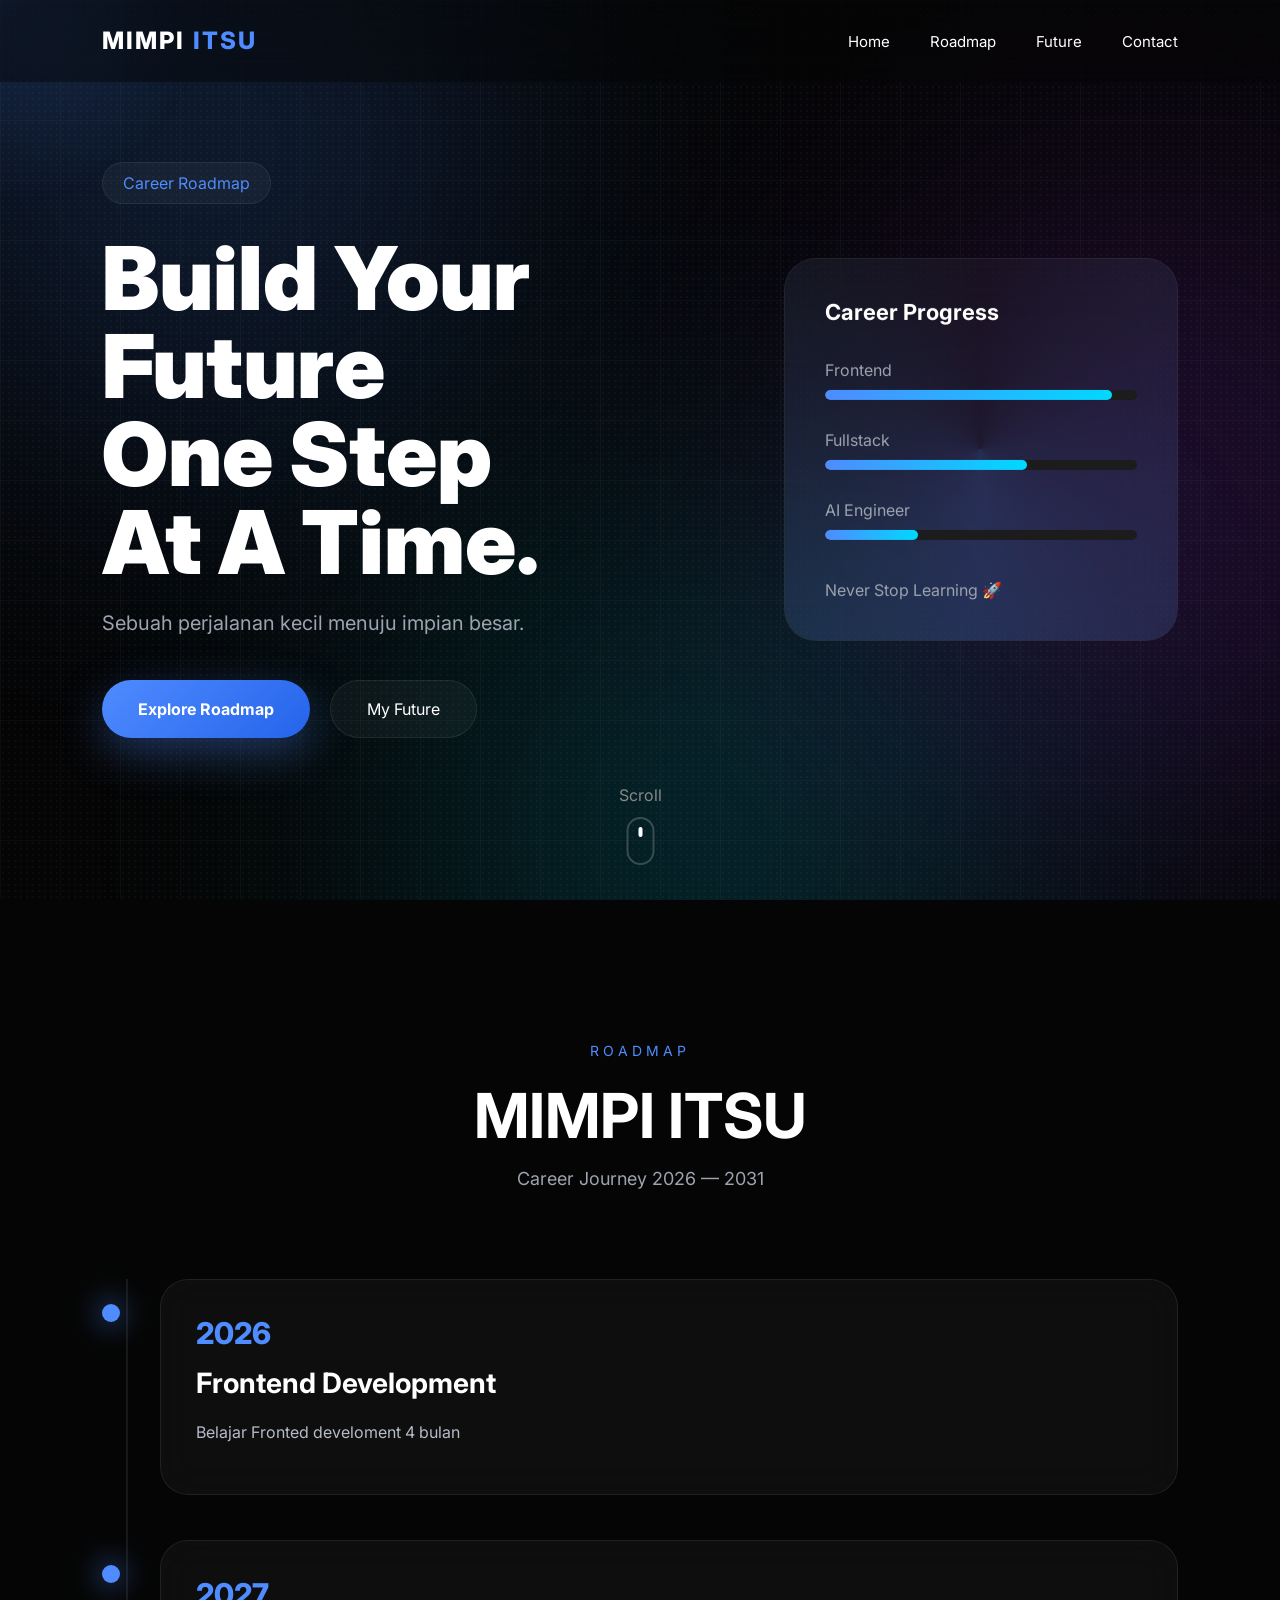
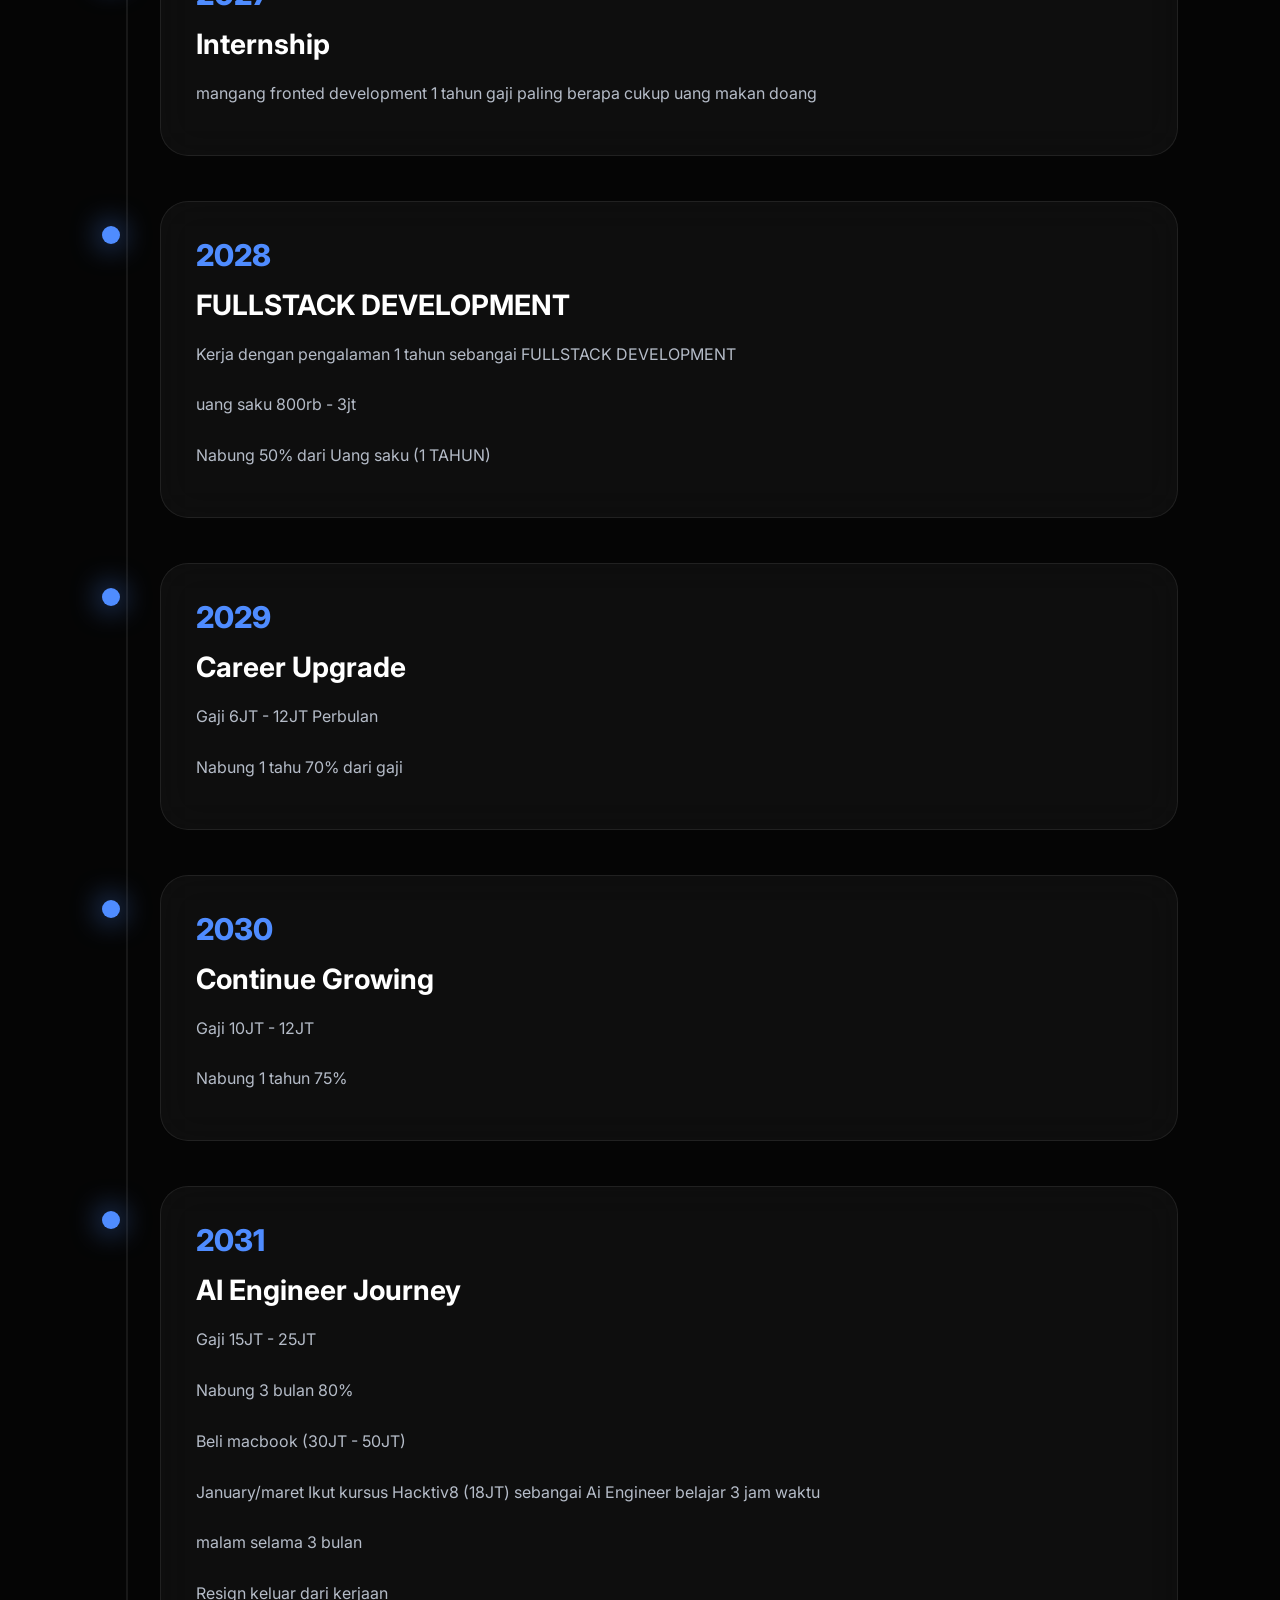
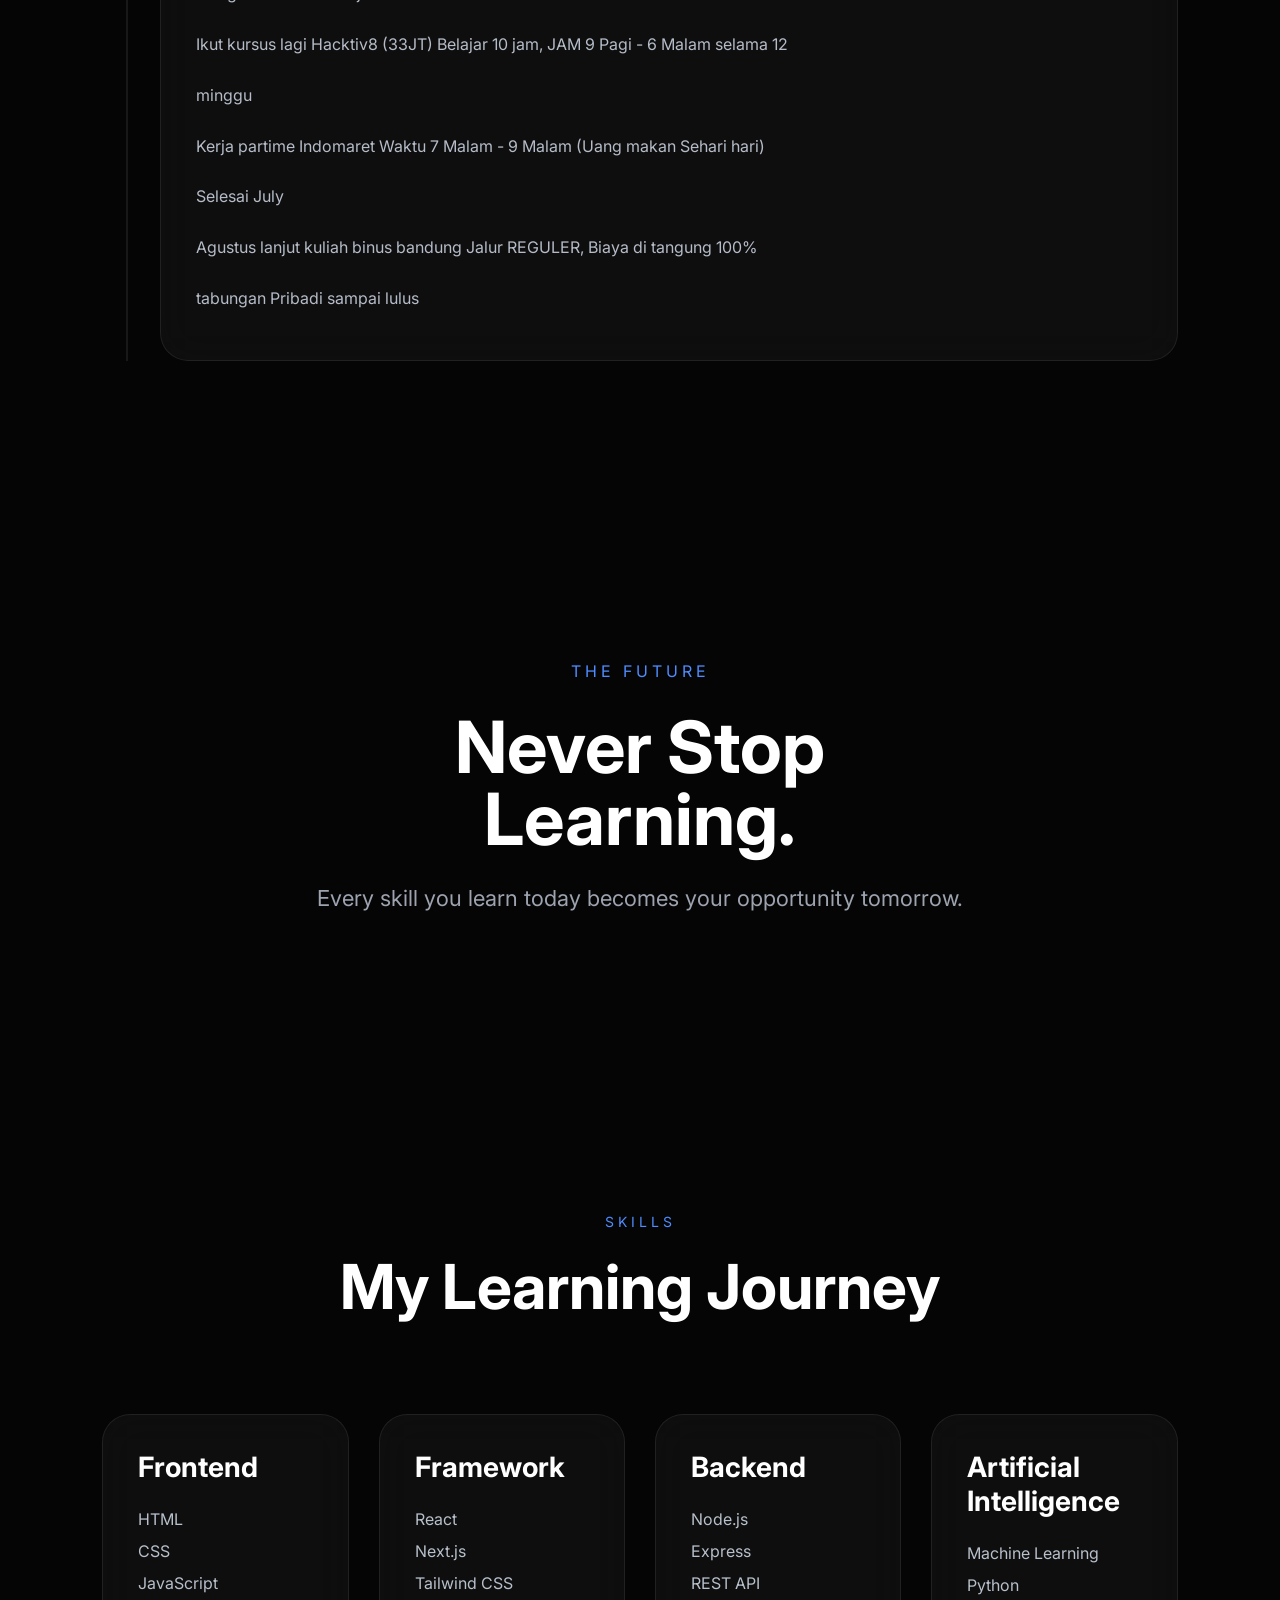
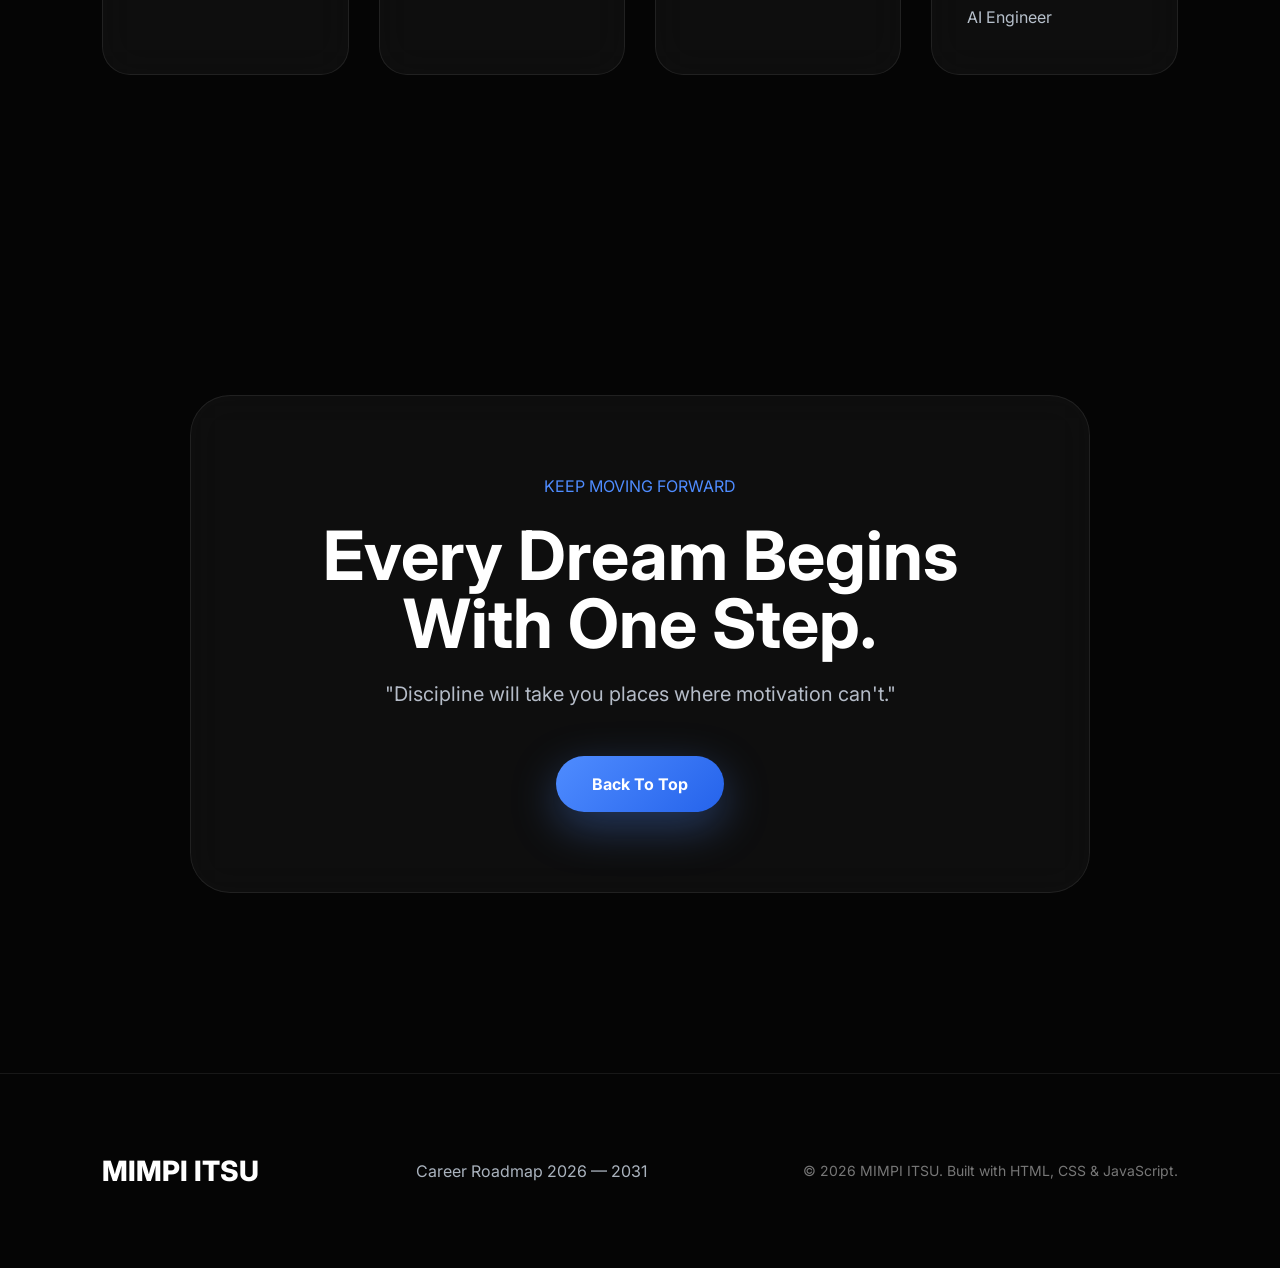
==== commit 3a8193d6: "Update index.html" ====
--- a/index.html
+++ b/index.html
@@ -37,9 +37,9 @@
 
     <link rel="stylesheet"
         href="style.css">
-        
 
 </head>
+
 <body>
 
 
@@ -930,4 +930,5 @@
 <script src="script.js"></script>
 
 </body>
+
 </html>
